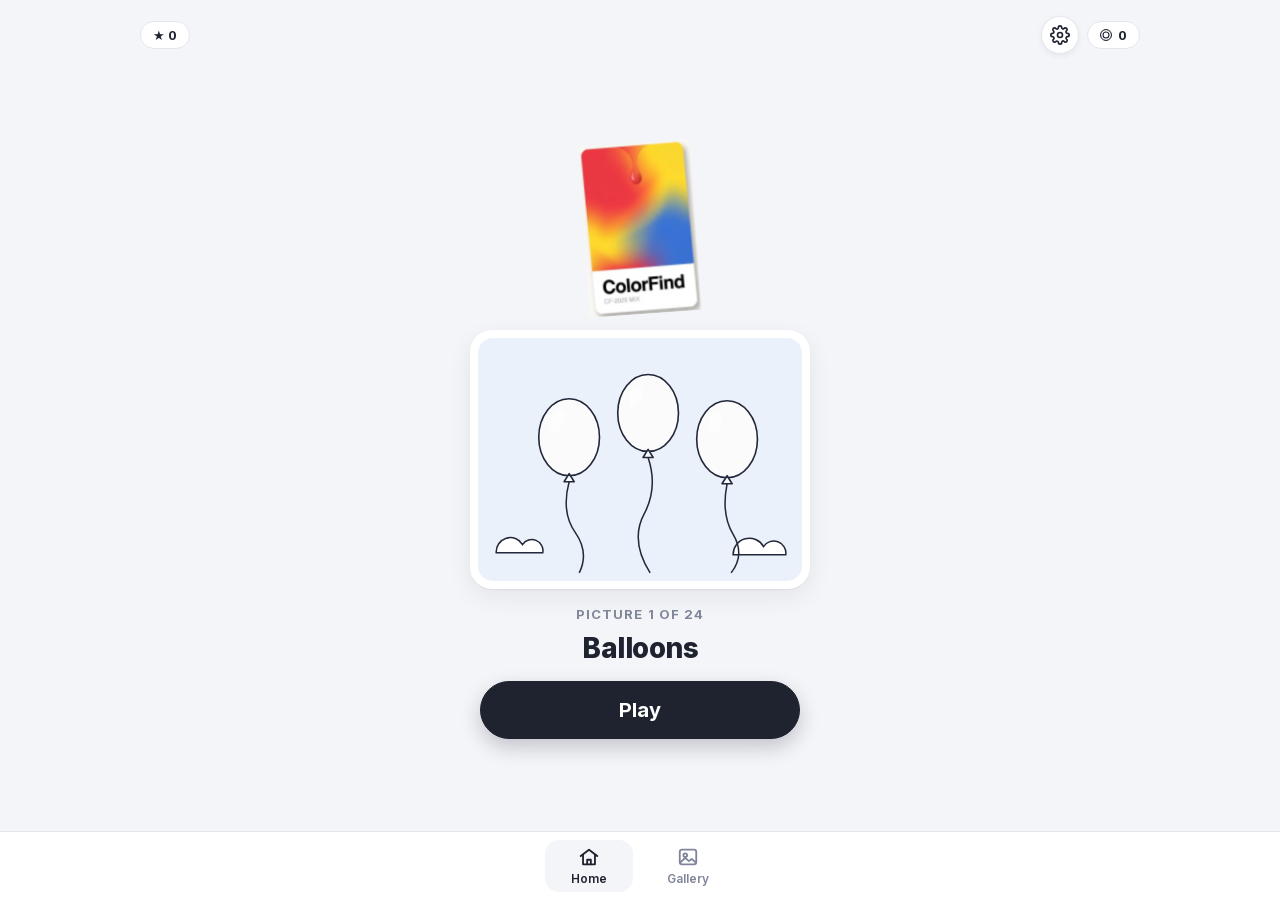
==== index.html @ 13100fdf "Deploy colorbook from monorepo 74911d7" ====
<!doctype html>
<html lang="en">
<head>
<meta charset="utf-8">
<meta name="viewport" content="width=device-width, initial-scale=1, viewport-fit=cover">
<title>ColorBook</title>
<link rel="icon" type="image/png" href="img/favicon.png">
<link rel="apple-touch-icon" href="img/apple-touch-icon.png">
<link rel="stylesheet" href="engine/fonts.css?v=74911d7">
<link rel="stylesheet" href="engine/engine.css?v=74911d7">
</head>
<body>
<script src="engine/i18n.js?v=74911d7"></script>
<script src="engine/core.js?v=74911d7"></script>
<script src="levels.js?v=74911d7"></script>
<script src="engine/sound.js?v=74911d7"></script>
<script src="engine/engine.js?v=74911d7"></script>
</body>
</html>
---- engine/fonts.css ----
/* Self-hosted fonts (SIL Open Font License, see fonts/OFL-*.txt). Variable fonts, weights 500-800.
   Subsets: latin, latin-ext, cyrillic (UI is EN/FR/RU). Files from Google Fonts. */
/* Inter cyrillic */
@font-face{font-family:'Inter';font-style:normal;font-weight:500 800;font-display:swap;src:url(fonts/inter-cyrillic.woff2) format('woff2');unicode-range:U+0301, U+0400-045F, U+0490-0491, U+04B0-04B1, U+2116}
/* Inter latin-ext */
@font-face{font-family:'Inter';font-style:normal;font-weight:500 800;font-display:swap;src:url(fonts/inter-latin-ext.woff2) format('woff2');unicode-range:U+0100-02BA, U+02BD-02C5, U+02C7-02CC, U+02CE-02D7, U+02DD-02FF, U+0304, U+0308, U+0329, U+1D00-1DBF, U+1E00-1E9F, U+1EF2-1EFF, U+2020, U+20A0-20AB, U+20AD-20C0, U+2113, U+2C60-2C7F, U+A720-A7FF}
/* Inter latin */
@font-face{font-family:'Inter';font-style:normal;font-weight:500 800;font-display:swap;src:url(fonts/inter-latin.woff2) format('woff2');unicode-range:U+0000-00FF, U+0131, U+0152-0153, U+02BB-02BC, U+02C6, U+02DA, U+02DC, U+0304, U+0308, U+0329, U+2000-206F, U+20AC, U+2122, U+2191, U+2193, U+2212, U+2215, U+FEFF, U+FFFD}
/* Manrope cyrillic */
@font-face{font-family:'Manrope';font-style:normal;font-weight:500 800;font-display:swap;src:url(fonts/manrope-cyrillic.woff2) format('woff2');unicode-range:U+0301, U+0400-045F, U+0490-0491, U+04B0-04B1, U+2116}
/* Manrope latin-ext */
@font-face{font-family:'Manrope';font-style:normal;font-weight:500 800;font-display:swap;src:url(fonts/manrope-latin-ext.woff2) format('woff2');unicode-range:U+0100-02BA, U+02BD-02C5, U+02C7-02CC, U+02CE-02D7, U+02DD-02FF, U+0304, U+0308, U+0329, U+1D00-1DBF, U+1E00-1E9F, U+1EF2-1EFF, U+2020, U+20A0-20AB, U+20AD-20C0, U+2113, U+2C60-2C7F, U+A720-A7FF}
/* Manrope latin */
@font-face{font-family:'Manrope';font-style:normal;font-weight:500 800;font-display:swap;src:url(fonts/manrope-latin.woff2) format('woff2');unicode-range:U+0000-00FF, U+0131, U+0152-0153, U+02BB-02BC, U+02C6, U+02DA, U+02DC, U+0304, U+0308, U+0329, U+2000-206F, U+20AC, U+2122, U+2191, U+2193, U+2212, U+2215, U+FEFF, U+FFFD}
---- engine/engine.css ----
/* ColorEngine styles: shared by every game. */
[hidden]{display:none!important}
:root{
  color-scheme: light;
  --wall:#f4f5f8; --panel:#fff; --ink:#1f2330; --muted:#80869a; --line:#e3e6ec; --track:#e8eaef;
  --on-ink:#fff; --muted2:#4a5061; --soft:#f1f2f5; --chip-a:#f1f2f5; --chip-b:#dfe1e6; --paper-ink:#23283a;
  --shadow:0 1px 2px rgba(20,24,40,.06),0 8px 24px rgba(20,24,40,.07);
  /* UI is black and white on purpose: all color belongs to the game itself */
  --ok:var(--ink); --warn:var(--ink); --accent:var(--ink); --gold:var(--ink);
}
/* Dark mode: follows the device unless the player picked Light or Dark (data-theme on <html>). */
@media (prefers-color-scheme:dark){:root:not([data-theme="light"]){
  color-scheme: dark;
  --wall:#111318; --panel:#1b1e26; --ink:#eceef3; --muted:#8b90a3; --line:#2c303b; --track:#2a2e38;
  --on-ink:#15171d; --muted2:#b4b9c8; --soft:#262a35; --chip-a:#2a2e38; --chip-b:#1f222a;
  --shadow:0 1px 2px rgba(0,0,0,.4),0 8px 24px rgba(0,0,0,.35);
}}
:root[data-theme="dark"]{
  color-scheme: dark;
  --wall:#111318; --panel:#1b1e26; --ink:#eceef3; --muted:#8b90a3; --line:#2c303b; --track:#2a2e38;
  --on-ink:#15171d; --muted2:#b4b9c8; --soft:#262a35; --chip-a:#2a2e38; --chip-b:#1f222a;
  --shadow:0 1px 2px rgba(0,0,0,.4),0 8px 24px rgba(0,0,0,.35);
}
*{box-sizing:border-box}
/* The page itself never scrolls (no rubber band on iPhone): each scene is a fixed column whose bar stays put,
   and only its content area scrolls. --w is the content width; side padding centers it inside the scroller. */
html,body{height:100%;overflow:hidden;overscroll-behavior:none}
body{margin:0;position:fixed;inset:0;background:var(--wall);color:var(--ink);font:500 15px/1.4 "Inter",system-ui,sans-serif;-webkit-tap-highlight-color:transparent}
.wrap{--w:520px;height:100%;display:flex;flex-direction:column;gap:14px;padding-top:16px}
.wrap>.gamebar,.home>.topbar{flex:none;width:min(calc(100% - 32px),var(--w));margin:0 auto}
.board,.homeMain,.gallery{flex:1;min-height:0;overflow-y:auto;overscroll-behavior:contain;padding-inline:max(16px,calc((100% - var(--w)) / 2))}
.board{padding-bottom:12px}
header{display:flex;align-items:center;justify-content:space-between;gap:12px}
.brandname{font:800 16px/1 "Inter",system-ui,sans-serif;letter-spacing:-.2px}
.titlebar{text-align:center;display:flex;flex-direction:column;gap:4px}
h1{font:800 26px/1.15 "Inter",system-ui,sans-serif;margin:0;letter-spacing:-.4px}
h1 .tstars{color:var(--gold);font-size:.85em;letter-spacing:1px;margin-left:6px;white-space:nowrap}
h1 .tstars .off{color:var(--line)}
.brand{display:flex;align-items:center;gap:10px}
.brand img{height:30px;width:auto;mix-blend-mode:multiply;transform:rotate(-4deg);flex:none}
.sub{color:var(--muted);font-size:14px}
.levels{display:flex;gap:6px;overflow-x:auto;padding:2px 2px 4px;scrollbar-width:none}
.lvl{appearance:none;flex:1 0 auto;border:1px solid var(--line);background:var(--panel);color:var(--ink);border-radius:99px;padding:7px 12px;font:600 13px "Inter",system-ui,sans-serif;cursor:pointer;display:flex;gap:6px;align-items:center;justify-content:center;white-space:nowrap}
.lvl[aria-current="true"]{background:var(--ink);border-color:var(--ink);color:var(--on-ink)}
.lvl:disabled{opacity:.45;cursor:default}
.lvl .st{color:var(--gold);font-size:11px;letter-spacing:1px}
.hud{display:grid;grid-template-columns:auto 1fr auto;gap:10px;align-items:center}
.pill{font:700 13px "Inter",system-ui,sans-serif;background:var(--panel);border:1px solid var(--line);border-radius:999px;padding:5px 12px;white-space:nowrap;font-variant-numeric:tabular-nums}
.paintgauge{display:flex;align-items:center;gap:8px;font:600 13px "Inter",system-ui,sans-serif;font-variant-numeric:tabular-nums}
.paintgauge .bar{height:6px}
.paintgauge .bar i{background:var(--accent)}
.frame{background:var(--panel);border-radius:22px;padding:8px;box-shadow:var(--shadow)}
svg.scene{display:block;width:100%;height:auto;border-radius:15px}
.credit{font-size:12px;color:var(--muted);text-align:center;margin-top:-4px;min-height:16px}
.credit i{font-style:italic}
.credit:empty{display:none}
#game .credit{display:none} /* art credit shows on the result card instead, to keep the play screen on one phone screen */
.region{cursor:pointer;transition:fill .7s ease,stroke .7s ease}
.region.sel{animation:pulse 1.1s ease-in-out infinite}
.region.sel:not(.done){fill-opacity:.9}
.region.done{cursor:default}
@keyframes pulse{50%{filter:brightness(.94)}}
.selOutline{fill:none;stroke:var(--paper-ink);stroke-width:2.5;stroke-dasharray:6 5;pointer-events:none;animation:dash 1s linear infinite}
.selOutline.thick{stroke-dasharray:none;opacity:.35;animation:none}
@keyframes dash{to{stroke-dashoffset:-22}}
.crack{fill:none;stroke:var(--ink);stroke-width:1.6;stroke-linejoin:round;stroke-linecap:round;pointer-events:none;transition:opacity .5s}
.crack.gone{opacity:0}
.mixer{background:var(--panel);border-radius:22px;padding:18px 16px 16px;display:flex;flex-direction:column;gap:14px;box-shadow:var(--shadow)}
.swatches{display:grid;grid-template-columns:1fr 1fr;align-items:start;gap:12px}
.sw{display:flex;flex-direction:column;align-items:center;gap:10px}
.sw .lab{font-size:13px;font-weight:700;letter-spacing:.06em;text-transform:uppercase;color:var(--muted2)}
.chip{width:100%;max-width:132px;aspect-ratio:1;border-radius:50%;border:7px solid var(--panel);box-shadow:0 0 0 1px var(--line),0 6px 16px rgba(20,24,40,.12),inset 0 2px 6px rgba(0,0,0,.08);transition:background .25s}
.chip.empty{background:radial-gradient(circle at 50% 35%,var(--chip-a),var(--chip-b))}
.chip.shake{animation:shake .4s}
@keyframes shake{20%,60%{transform:translateX(-6px)}40%,80%{transform:translateX(6px)}}
.target-name{font:700 18px "Inter",system-ui,sans-serif;text-align:center}
.eq{display:none}
.meter{display:flex;align-items:center;gap:14px}
.bar{flex:1;height:10px;border-radius:99px;background:var(--track);overflow:hidden}
.bar i{display:block;height:100%;width:0;border-radius:99px;background:var(--warn);transition:width .3s,background .3s}
.pct{display:flex;flex-direction:column;align-items:flex-end;line-height:1;min-width:58px;font-variant-numeric:tabular-nums}
.pct b{font:800 22px "Inter",system-ui,sans-serif}
.pct small{font-size:11px;font-weight:700;letter-spacing:.06em;text-transform:uppercase;color:var(--muted2);margin-top:3px}
.drops{display:flex;flex-wrap:wrap;gap:5px;min-height:18px;justify-content:center}
.drops span{width:14px;height:14px;border-radius:50% 50% 50% 0;transform:rotate(-45deg);box-shadow:0 0 0 1px rgba(20,24,40,.18)}
.drops em{font-style:normal;color:var(--muted);font-size:13px}
.paints{display:grid;grid-template-columns:repeat(var(--n,5),1fr);gap:6px;padding:12px 6px 10px;border-top:1px solid var(--line);border-bottom:1px solid var(--line)}
.paint{appearance:none;border:0;background:none;padding:0;display:flex;flex-direction:column;align-items:center;gap:6px;cursor:pointer;font:600 12px "Inter",system-ui,sans-serif;color:var(--muted2)}
/* Flat paint dots: plain color, no gloss or shadow. White gets a hairline so it shows on the white panel. */
.paint .blob{width:100%;max-width:48px;aspect-ratio:1;border-radius:50%;transition:transform .1s}
.paint[data-k="W"] .blob{box-shadow:inset 0 0 0 1.5px #d6d9e1}
.paint{touch-action:none;user-select:none;-webkit-user-select:none;-webkit-touch-callout:none}
.hand{position:fixed;left:0;top:0;width:52px;height:52px;z-index:9;pointer-events:none;transform-origin:22px 4px;filter:drop-shadow(0 6px 10px rgba(20,24,40,.28))}
.hand svg{display:block;width:100%;height:100%;fill:var(--panel);stroke:var(--ink);stroke-width:2.4;stroke-linejoin:round}
.handDrop{position:fixed;left:0;top:0;width:30px;height:30px;border-radius:50%;border:2px solid var(--ink);z-index:8;pointer-events:none;opacity:0}
.handRing{position:fixed;left:0;top:0;width:44px;height:44px;border-radius:50%;border:3px solid var(--ink);z-index:8;pointer-events:none;opacity:0}
.ghost{position:fixed;left:0;top:0;width:48px;height:48px;border-radius:50%;pointer-events:none;z-index:8;box-shadow:0 10px 24px rgba(20,24,40,.25);opacity:.95}
.ghost.white{box-shadow:inset 0 0 0 1.5px #d6d9e1,0 10px 24px rgba(20,24,40,.25)}
.chip.dropping{transform:scale(1.12);box-shadow:0 0 0 3px var(--accent),0 6px 16px rgba(20,24,40,.12)}
.chip{transition:background .25s,transform .15s,box-shadow .15s}
.paint:active .blob{transform:scale(.9)}
.paint:focus-visible .blob,.btn:focus-visible,.lvl:focus-visible{outline:3px solid var(--accent);outline-offset:3px}
.actions{display:flex;gap:6px;align-items:center}
.actions .btn{flex:1 1 0;min-width:0;position:relative}
.actions .btn.primary{flex:1.5 1 0}
.btn.boost{display:flex;flex-direction:column;align-items:center;justify-content:center;gap:5px;padding:0;font:600 12px "Inter",system-ui,sans-serif;background:none;border:0;box-shadow:none;color:var(--muted2)}
.btn.boost .ico{width:46px;height:46px;padding:12px;border-radius:50%;background:var(--panel);box-shadow:0 0 0 1px var(--line),0 3px 10px rgba(20,24,40,.1);color:var(--ink);transition:transform .1s}
.btn.boost:active{transform:none}.btn.boost:active .ico{transform:scale(.92)}
.btn.boost.on .ico{background:var(--accent);color:var(--on-ink)}
.ico{width:22px;height:22px;fill:none;stroke:currentColor;stroke-width:2;stroke-linecap:round;stroke-linejoin:round;flex:none}
.btn.locked{color:var(--muted)}
.btn.locked .ico{background:var(--soft);box-shadow:0 0 0 1px var(--line);color:var(--muted)}
.btn.locked:active{transform:none}
.dot{display:inline-block;width:12px;height:12px;border-radius:50%;box-shadow:0 0 0 1px rgba(20,24,40,.2);vertical-align:-2px}
.card .booster .ico{width:18px;height:18px;vertical-align:-4px;margin-right:4px}
.badge{position:absolute;top:-6px;left:calc(50% + 10px);background:var(--gold);color:var(--on-ink);border:2px solid var(--panel);border-radius:99px;padding:0 6px;font:700 11px/16px "Inter",system-ui,sans-serif;white-space:nowrap;display:flex;align-items:center;gap:3px}
.badge.buy{background:var(--panel);color:var(--ink);box-shadow:0 0 0 1px var(--line)}
.btn.on:not(.boost){background:var(--accent);color:var(--on-ink)}
.coin{display:inline-block;width:.95em;height:.95em;border-radius:50%;background:var(--panel);border:1.5px solid var(--ink);box-shadow:inset 0 0 0 1.5px var(--panel),inset 0 0 0 2.6px var(--ink);vertical-align:-2px;flex:none}
.badge .coin{width:10px;height:10px;border-width:1.2px;box-shadow:inset 0 0 0 1.2px var(--panel),inset 0 0 0 2.1px var(--ink)}
.pill.coins{display:flex;align-items:center;gap:6px}
.pill.tier{background:var(--ink);border-color:var(--ink);color:var(--on-ink);font-size:12px;padding:5px 10px}
.gtier{font-style:normal;font-size:11px;font-weight:700;background:var(--ink);color:var(--on-ink);border-radius:99px;padding:1px 7px;margin-left:4px;vertical-align:1px}
.pill.bump{animation:bump .4s}
@keyframes bump{40%{transform:scale(1.15)}}
.drops.picking span{cursor:pointer;animation:wig .5s ease-in-out infinite;outline:2px dashed var(--accent);outline-offset:2px}
@keyframes wig{50%{transform:rotate(-45deg) scale(1.2)}}
.card .booster{background:var(--wall);border:0;border-radius:14px;padding:10px;text-align:left;font-size:14px}
.card .booster b{font-weight:700}
.card .col{display:flex;flex-direction:column;gap:8px}
.btn{appearance:none;border:1px solid var(--line);background:var(--panel);color:var(--ink);border-radius:99px;padding:12px 14px;font:700 15px "Inter",system-ui,sans-serif;cursor:pointer;box-shadow:0 2px 6px rgba(20,24,40,.06);transition:transform .1s,background .2s}
.btn:active{transform:scale(.97)}
.btn:disabled{opacity:.45;cursor:default}
.btn.primary{background:var(--ink);border-color:var(--ink);color:var(--on-ink)}
.btn.primary.ready{background:var(--ok);border-color:var(--ok)}
.actions .btn.primary{align-self:stretch;margin-bottom:17px}
.msg{min-height:20px;text-align:center;font-weight:600;font-size:14px;color:var(--muted)}
.msg.good{color:var(--ok)} .msg.bad{color:var(--warn)}
.hint{display:none;justify-content:center;gap:6px;align-items:center;font-size:13px;color:var(--muted);text-align:center}
.hint.on{display:flex}
.overlay{position:fixed;inset:0;background:rgba(20,24,40,.35);-webkit-backdrop-filter:blur(3px);backdrop-filter:blur(3px);display:flex;align-items:center;justify-content:center;padding:16px;z-index:5}
.overlay[hidden]{display:none}
.card{background:var(--panel);border-radius:26px;padding:26px 22px 22px;max-width:360px;width:100%;text-align:center;box-shadow:0 20px 60px rgba(20,24,40,.25);display:flex;flex-direction:column;gap:12px}
.card h2{font:800 23px "Inter",system-ui,sans-serif;margin:0;letter-spacing:-.3px}
.card p{margin:0;color:var(--muted)}
.card .stars{font-size:28px;letter-spacing:2px;color:var(--gold)}
.card .row{display:flex;gap:8px}.card .row .btn{flex:1}
.toast{position:fixed;z-index:7;left:50%;bottom:calc(20px + env(safe-area-inset-bottom,0px));transform:translateX(-50%) translateY(20px);opacity:0;background:var(--ink);color:var(--on-ink);padding:10px 16px;border-radius:99px;font:600 14px "Inter",system-ui,sans-serif;transition:.3s;pointer-events:none;white-space:nowrap}
.toast{white-space:normal;text-align:center;max-width:calc(100vw - 32px);width:max-content;border-radius:18px}
.toast.show{opacity:1;transform:translateX(-50%) translateY(0)}
/* Forced-undo coach. The lifted controls (z-index 5) must share the dim's stacking context: no ancestor may create one.
   Never add -webkit-overflow-scrolling:touch to .board: iPhone Safari then makes the board its own stacking context,
   the dim covers the coached paint and the first picture can't be played. */
.coachDim{position:fixed;inset:0;background:rgba(20,24,40,.55);z-index:4}
.coachTip{position:relative;z-index:5;background:var(--panel);border-radius:16px;padding:12px 14px;font-weight:600;font-size:14px;text-align:center;box-shadow:var(--shadow)}
.coachTip.nudge{animation:shake .4s}
.lift{position:relative;z-index:5;background:var(--panel);border-radius:16px;padding:8px}
.paints .paint.coach{position:relative;z-index:5;background:var(--panel);border-radius:14px}
.actions .btn.coach{z-index:5}.actions .btn.coach .ico{animation:ring 1.1s ease-out infinite}
@keyframes ring{0%{box-shadow:0 0 0 1px var(--line),0 0 0 0 rgba(31,35,48,.55)}100%{box-shadow:0 0 0 1px var(--line),0 0 0 16px rgba(31,35,48,0)}}
/* Challenge */
.chbar{background:var(--panel);border:1px solid var(--line);border-radius:14px;padding:6px 12px;font:600 14px "Inter",system-ui,sans-serif;text-align:center}
.share{display:flex;flex-direction:column;gap:8px}
.share input{font:600 15px "Inter",system-ui,sans-serif;border:1px solid var(--line);border-radius:99px;padding:9px 12px;text-align:center;background:var(--panel);color:var(--ink)}
.btn.accent{background:var(--accent);color:var(--on-ink)}
.card .note{font-size:14px;color:var(--ink);font-weight:700}
/* Celebration */
.frame{position:relative;transition:border-color .5s,box-shadow .5s}
.frame.celebrate{box-shadow:0 0 0 3px var(--ink),0 0 0 9px rgba(31,35,48,.08);animation:framepop .7s cubic-bezier(.2,1.6,.4,1)}
@keyframes framepop{40%{transform:scale(1.035)}}
.region.flash{animation:flash .7s ease both}
@keyframes flash{35%{filter:brightness(1.45) saturate(1.4)}}
.shine{animation:shine 1.3s .2s ease-in-out both}
@keyframes shine{from{transform:translateX(0) skewX(-20deg)}to{transform:translateX(600px) skewX(-20deg)}}
.spark{fill:#fff;stroke:var(--gold);stroke-width:1.2;transform-box:fill-box;transform-origin:center;animation:twinkle 1.1s ease-in-out 2 both}
@keyframes twinkle{0%{transform:scale(0) rotate(0)}50%{transform:scale(1.3) rotate(90deg)}100%{transform:scale(0) rotate(180deg)}}
.stamp{position:absolute;left:50%;top:50%;transform:translate(-50%,-50%) rotate(-10deg);font:700 32px/1 "Inter",system-ui,sans-serif;color:var(--paper-ink);border:4px solid var(--paper-ink);border-radius:10px;padding:8px 18px;letter-spacing:4px;text-transform:uppercase;background:rgba(255,255,255,.8);pointer-events:none;animation:stamp .45s cubic-bezier(.2,1.8,.5,1) both}
@keyframes stamp{from{transform:translate(-50%,-50%) rotate(-10deg) scale(3);opacity:0}}
.stars span{display:inline-block;animation:starpop .55s cubic-bezier(.2,1.8,.5,1) both}
.stars span.off{color:var(--line)}
@keyframes starpop{from{transform:scale(0) rotate(-120deg);opacity:0}}
.overlay:not([hidden]) .card{animation:cardin .45s cubic-bezier(.2,1.4,.5,1)}
@keyframes cardin{from{transform:translateY(40px) scale(.9);opacity:0}}
.overlay.low{align-items:flex-end;background:rgba(20,24,40,.12);-webkit-backdrop-filter:none;backdrop-filter:none;padding-bottom:calc(16px + env(safe-area-inset-bottom,0px))}
#fx{position:fixed;inset:0;width:100%;height:100%;pointer-events:none;z-index:6}
/* ---------- Scenes ---------- */
.iconbtn{appearance:none;width:38px;height:38px;flex:none;display:grid;place-items:center;border-radius:50%;border:1px solid var(--line);background:var(--panel);color:var(--ink);cursor:pointer;padding:0;box-shadow:0 2px 6px rgba(20,24,40,.06)}
.iconbtn .ico{width:20px;height:20px}
.card .row .btn.iconbtn{flex:none;width:48px;height:auto}
/* Home */
.home{--w:520px;height:100%;display:flex;flex-direction:column;gap:12px;padding-top:16px}
.homeMain,.gallery{padding-bottom:84px}
.topbar{display:flex;justify-content:space-between;align-items:center}
.homeMain{display:flex;flex-direction:column;align-items:center;gap:10px;text-align:center}
/* centered while it fits, scrolls from the top when it doesn't (justify-content:center would cut off the top) */
.homeMain::before,.homeMain::after{content:""}
.homeMain::before{margin:auto 0 -10px}.homeMain::after{margin:-10px 0 auto}
.homeMain .logo{height:clamp(110px,19dvh,190px);width:auto;mix-blend-mode:multiply;transform:rotate(-4deg);margin-bottom:6px}
.nextPic{appearance:none;border:0;padding:8px;background:var(--panel);border-radius:22px;box-shadow:var(--shadow);width:min(100%,340px,calc((100dvh - 470px) * 4 / 3 + 16px));min-width:200px;cursor:pointer}
.nextPic svg,.gcard svg{display:block;width:100%;height:auto;border-radius:15px;pointer-events:none}
.nextLabel{font-size:13px;font-weight:700;letter-spacing:.08em;text-transform:uppercase;color:var(--muted);margin-top:6px}
.nextTitle{font:800 28px/1.1 "Inter",system-ui,sans-serif;letter-spacing:-.5px}
.nextTitle .tstars{color:var(--gold);font-size:.7em;margin-left:6px;letter-spacing:1px}.nextTitle .off{color:var(--line)}
.btn.play{background:var(--accent);border-color:var(--accent);color:var(--on-ink);font-size:20px;padding:16px;width:min(100%,320px);margin-top:8px;box-shadow:0 8px 20px rgba(20,24,40,.22)}
.home .chbar{max-width:340px}
.tabbar{position:fixed;left:0;right:0;bottom:0;display:flex;justify-content:center;gap:8px;padding:8px 16px calc(8px + env(safe-area-inset-bottom,0px));background:color-mix(in srgb,var(--panel) 92%,transparent);-webkit-backdrop-filter:blur(8px);backdrop-filter:blur(8px);border-top:1px solid var(--line);z-index:3}
.tab{appearance:none;border:0;background:none;display:flex;flex-direction:column;align-items:center;gap:3px;padding:6px 26px;border-radius:14px;font:600 12px "Inter",system-ui,sans-serif;color:var(--muted);cursor:pointer}
.tab[aria-current="true"]{color:var(--ink);background:var(--wall)}
.gallery h2{font:800 24px "Inter",system-ui,sans-serif;margin:6px 0 2px;letter-spacing:-.4px}
.ggrid{display:grid;grid-template-columns:repeat(auto-fill,minmax(150px,1fr));gap:12px}
.gcard{appearance:none;border:0;background:var(--panel);border-radius:18px;padding:6px 6px 10px;box-shadow:var(--shadow);cursor:pointer;display:flex;flex-direction:column;gap:6px;text-align:left;font:inherit;color:inherit;position:relative}
.gcard b{font-size:14px;padding:0 4px}.gcard small{padding:0 4px;color:var(--gold);letter-spacing:1px;min-height:16px}.gcard small .off{color:var(--line)}
.gcard:disabled{cursor:default}.gcard:disabled>svg{opacity:.35;filter:grayscale(1)}
.gcard .lockico{position:absolute;left:50%;top:40%;transform:translate(-50%,-50%);width:44px;height:44px;display:grid;place-items:center;border-radius:50%;background:var(--panel);box-shadow:var(--shadow);color:var(--muted)}
/* Game: compact bar + compact mixer so it all fits a phone screen */
#game{gap:8px}
.gamebar{display:flex;align-items:center;gap:10px}
.gamebar .paintgauge{flex:1}
.mixer{padding:12px;gap:8px}
.swatches{grid-template-columns:1fr 1fr;align-items:start;gap:12px}
.sw{gap:6px}
.chip{max-width:84px;border-width:6px}
.target-name{font-size:16px;line-height:1.2}
.mixer .meter{display:block;padding:0 4px}
.mixer .meter .bar{height:8px}
.drops{gap:4px;min-height:16px}.drops span{width:12px;height:12px}.drops em{font-size:13px}
.msg{font-size:13px;min-height:18px}
.paints{padding:8px 4px;gap:4px}
.paint{font-size:12px;gap:6px}
.paint .blob{max-width:50px}
.btn.boost .ico{width:46px;height:46px;padding:12px}
.btn.boost{font-size:12px;gap:4px}
/* Boosters get their own evenly spaced row (painting happens automatically on a match) */
.actions{flex-direction:column;align-items:stretch;gap:12px}
.boosters{display:flex;justify-content:space-around;padding-top:8px}
.boosters .btn.boost{flex:0 0 64px;position:relative}
.actions .btn.primary{flex:none;margin:0;padding:13px;font-size:16px}
.stamp{font-size:26px}
/* Taller phones get the full-size controls */
@media (min-height:760px) and (max-width:899px){.mixer{padding:18px 14px;gap:14px}.chip{max-width:116px}.paint .blob{max-width:56px}.btn.boost .ico{width:52px;height:52px;padding:14px}}
@media (max-height:640px){.frame{padding:5px;border-radius:18px}.chip{max-width:84px}.paint .blob{max-width:42px}.btn.boost .ico{width:42px;height:42px;padding:10px}}
/* Layout: stacked on phones, side by side on wide landscape screens */
.board,.stage{display:flex;flex-direction:column;gap:12px}
/* phones: the picture shrinks a little on short screens so bar + picture + mixer fit with no scrolling (4:3 picture; ~446px for the rest) */
.stage{width:100%;max-width:max(260px,calc((100dvh - 446px) * 4 / 3));align-self:center}
@media (min-width:900px) and (orientation:landscape){
  .wrap{--w:1240px;gap:14px;padding-top:20px}
  .board{padding-bottom:20px}
  .board{display:grid;grid-template-columns:minmax(0,1fr) 400px;gap:24px;align-items:start}
  /* keep the whole picture on screen: 4:3 picture, header + title + level bar + hud take ~250px */
  .stage{width:100%;max-width:calc((100vh - 110px) * 4 / 3);justify-self:center;min-width:420px}
  .chip{max-width:116px}
  .home{--w:1000px}
  .gallery .ggrid{grid-template-columns:repeat(auto-fill,minmax(200px,1fr))}
  .mixer{position:sticky;top:0}
  /* sticky makes its own stacking context, which would trap the coach tip and Undo under the dim layer */
  body.coaching .mixer{position:static}
  /* result card fills the right column (over the mixer, down to the picture bottom; box set by fitEndCard), so the restored picture stays in view */
  .overlay.low{padding:0}
  .overlay.low .card{position:absolute;top:var(--mx-top,50%);left:var(--mx-left,auto);right:auto;width:var(--mx-w,400px);max-width:none;min-height:var(--mx-h,0);justify-content:center;border-radius:22px;padding:32px 28px;gap:18px}
  .overlay.low .card h2{font-size:30px;margin-top:auto}
  .overlay.low .card .stars{font-size:44px}
  .overlay.low .card p{font-size:17px;line-height:1.5}
  .overlay.low .card .row{margin-top:auto}
  .overlay.low .card .row .btn{padding-top:15px;padding-bottom:15px;font-size:17px}
  .overlay.low .card .row .btn.iconbtn{width:56px}
}
@media (prefers-reduced-motion:reduce){*{animation:none!important;transition:none!important}}

/* ---------- Art quiz (games with G.quiz) ---------- */
.btn.quizbtn{display:inline-flex;align-items:center;justify-content:center;gap:8px;width:min(100%,320px);background:var(--panel);font-size:15px}
.btn.quizbtn .ico,.btn.accent .ico{width:18px;height:18px}
#quizOfferBtn{display:inline-flex;align-items:center;justify-content:center;gap:8px}
#quizOfferBtn[hidden]{display:none}
.home.hasQuiz .nextPic{width:min(100%,340px,calc((100dvh - 530px) * 4 / 3 + 16px))}
.home.hasDaily .nextPic{width:min(100%,340px,calc((100dvh - 530px) * 4 / 3 + 16px))}
.btn.quizbtn.done{color:var(--muted)}
.btn.quizbtn .dlab{display:flex;flex-direction:column;line-height:1.2;text-align:left}
.btn.quizbtn .dlab small{font-size:13px;font-weight:600;color:var(--muted)}
#dailyPicBtn{padding-top:8px;padding-bottom:8px}
.quizcard{gap:10px}
.quizImg{margin:0 auto;width:min(100%,260px)}
.quizImg svg{display:block;width:100%;height:auto;border-radius:12px;box-shadow:0 0 0 1px var(--line)}
.quizTitleCard{aspect-ratio:4/3;display:grid;place-items:center;border-radius:12px;background:var(--wall);font:800 22px/1.2 "Inter",system-ui,sans-serif;padding:16px;box-shadow:0 0 0 1px var(--line)}
.quizEyebrow{font-size:12px;font-weight:700;letter-spacing:.08em;text-transform:uppercase;color:var(--muted)}
.quizTitle{font-size:14px;color:var(--muted);margin-top:-6px}
.quizcard h2{font-size:20px}
.quizOpts{display:flex;flex-direction:column;gap:8px}
.btn.qopt{padding:11px 14px;font-size:15px;text-align:center}
.btn.qopt:disabled{opacity:1}
.btn.qopt.right{background:var(--ink);border-color:var(--ink);color:var(--on-ink)}
.btn.qopt.wrong{text-decoration:line-through;color:var(--muted)}
.quizResult{font-size:14px;color:var(--ink)!important;text-align:center}

/* ---------- Dark mode details ---------- */
.themebtn .ico{width:18px;height:18px}
.topr{display:flex;align-items:center;gap:8px}
@media (prefers-color-scheme:dark){:root:not([data-theme="light"]) .homeMain .logo,:root:not([data-theme="light"]) .brand img{mix-blend-mode:normal;border-radius:8px}
  :root:not([data-theme="light"]) .paint[data-k="K"] .blob{box-shadow:inset 0 0 0 1.5px #3a3f4f}}
:root[data-theme="dark"] .homeMain .logo,:root[data-theme="dark"] .brand img{mix-blend-mode:normal;border-radius:8px}
:root[data-theme="dark"] .paint[data-k="K"] .blob{box-shadow:inset 0 0 0 1.5px #3a3f4f}

/* ---------- Settings ---------- */
.settings{gap:14px;text-align:left}
.settings h2{text-align:center}
.setrow{display:flex;flex-direction:column;gap:6px}
.setrow>span{font-size:13px;font-weight:700;letter-spacing:.06em;text-transform:uppercase;color:var(--muted)}
.seg{display:flex;flex-wrap:wrap;gap:4px;background:var(--soft);border-radius:14px;padding:4px}
.seg button{appearance:none;border:0;background:none;flex:1 1 auto;padding:9px 8px;border-radius:10px;font:600 14px "Inter",system-ui,sans-serif;color:var(--muted2);cursor:pointer}
.seg button[aria-pressed="true"]{background:var(--panel);color:var(--ink);box-shadow:0 1px 3px rgba(0,0,0,.12)}
.setrow:has(.switch){flex-direction:row;align-items:center;justify-content:space-between}
.switch{appearance:none;border:0;width:52px;height:30px;border-radius:99px;background:var(--line);position:relative;cursor:pointer;padding:0;transition:background .2s}
.switch i{position:absolute;top:3px;left:3px;width:24px;height:24px;border-radius:50%;background:var(--panel);box-shadow:0 1px 3px rgba(0,0,0,.25);transition:transform .2s}
.switch[aria-checked="true"]{background:var(--ink)}
.switch[aria-checked="true"] i{transform:translateX(22px)}
.switch:disabled{opacity:.4;cursor:default}
.setnote{font-size:13px;margin:-6px 0 0!important}
.setlinks{display:flex;justify-content:center;flex-wrap:wrap;gap:4px 18px;margin:0!important;font-size:13px}
.setlinks a{color:var(--muted);text-decoration:underline;text-underline-offset:3px;cursor:pointer}
.setlinks a:hover{color:var(--ink)}
/* ---------- Empty: the bowl tips, drains and the drops fall away ---------- */
.chip{position:relative}
.chip::after{content:"";position:absolute;inset:0;border-radius:50%;background:radial-gradient(circle at 50% 35%,var(--chip-a),var(--chip-b));opacity:0;pointer-events:none}
.chip.pour{animation:pour .62s ease-in-out}
.chip.pour::after{animation:drain .62s ease-in forwards}
@keyframes pour{35%,75%{transform:rotate(-32deg)}100%{transform:rotate(0)}}
@keyframes drain{0%,25%{opacity:1;clip-path:inset(0 0 100% 0)}100%{opacity:1;clip-path:inset(0 0 0 0)}}
.drops span.fall{animation:dropfall .5s ease-in forwards}
@keyframes dropfall{from{transform:rotate(-45deg)}to{transform:translate(-18px,46px) rotate(-160deg);opacity:0}}
/* ---------- Gallery hall (dramatic: the hall is part of the picture world, always dark) ---------- */
.hallMode .homeMain{justify-content:flex-start;gap:8px}
.hallMode .homeMain::before{display:none}
.hallWrap{width:100%;display:flex;flex-direction:column;gap:8px}
.hallRoom{display:flex;flex-direction:column;align-items:center;gap:1px}
.hallRoom small{font-size:11px;font-weight:700;letter-spacing:.14em;text-transform:uppercase;color:var(--muted)}
.hallRoom b{font:800 19px/1.2 "Inter",system-ui,sans-serif;letter-spacing:-.3px}
.hallRoom span{font-size:12px;color:var(--muted)}
.hall{position:relative;height:clamp(236px,39dvh,360px);border-radius:22px;overflow:hidden;background:#17181e;box-shadow:var(--shadow)}
.hall::before{content:"";position:absolute;left:0;right:0;top:14px;height:3px;background:#2b2e37;z-index:1}
.hall::after{content:"";position:absolute;left:0;right:0;bottom:0;height:20%;background:#0d0e12;border-top:2px solid #23252d;pointer-events:none}
.hallTrack{position:relative;z-index:2;display:flex;height:100%;overflow-x:auto;scroll-snap-type:x mandatory;scrollbar-width:none;padding:0 21%}
.hallTrack::-webkit-scrollbar{display:none}
.slot{appearance:none;border:0;background:none;padding:0;flex:0 0 58%;scroll-snap-align:center;position:relative;display:flex;flex-direction:column;align-items:center;justify-content:center;gap:8px;cursor:pointer;transition:transform .3s,opacity .3s;transform:scale(.86);opacity:.6;color:#c9ccd6;font:inherit}
.slot.center{transform:scale(1);opacity:1}
.slot .lamp{position:absolute;top:14px;left:50%;width:12px;height:8px;margin-left:-6px;border-radius:2px;background:#3a3d47}
.slot .lamp::after{content:"";position:absolute;left:50%;top:7px;width:6px;height:6px;margin-left:-3px;border-radius:50%;background:#fff4d6;box-shadow:0 0 10px 3px rgba(255,244,214,.6)}
.slot .cone{position:absolute;top:20px;left:-8%;right:-8%;height:82%;background:linear-gradient(#fff4d61f,#fff4d608);clip-path:polygon(47% 0,53% 0,100% 100%,0 100%);pointer-events:none}
.slot.center .cone{background:linear-gradient(#fff4d633,#fff4d60d)}
.slot.locked .cone{opacity:.35}
.hframe{position:relative;width:82%;margin-top:18px;border:6px solid #08090b;background:#08090b;box-shadow:0 14px 30px rgba(0,0,0,.6)}
.hframe svg{display:block;width:100%;height:auto}
.slot.next .hframe{outline:2px solid #c9a45a;outline-offset:-10px}
.cloth{position:absolute;inset:-4px;width:calc(100% + 8px);height:calc(100% + 8px)}
.slot.locked .hframe svg:first-child{visibility:hidden}
.hplaque{font:600 11px/1 "Inter",system-ui,sans-serif;background:#1c1e26;color:#c9ccd6;border-radius:4px;padding:5px 9px;letter-spacing:.02em}
.hplaque .off{color:#4a4e5c}
.slot.next .hplaque{background:#f3efe4;color:#101116}
.rope{position:absolute;bottom:4%;width:86%;height:auto}
.hallDots{display:flex;justify-content:center;gap:6px}
.hallDots i{width:6px;height:6px;border-radius:50%;background:var(--line)}
.hallDots i.got{background:var(--muted)}
.hallDots i.on{width:16px;border-radius:9px;background:var(--ink)}
.hallPlaque{background:var(--panel);border-radius:16px;padding:10px 14px;box-shadow:0 0 0 1px var(--line);text-align:left}
.hallPlaque .t{font:700 15px/1.25 "Inter",system-ui,sans-serif}
.hallPlaque .s{font-size:12px;color:var(--muted);margin-top:2px}
.hallMode .btn.play{margin-top:2px;padding:14px}
.hallMode .btn.play:disabled{opacity:.45}
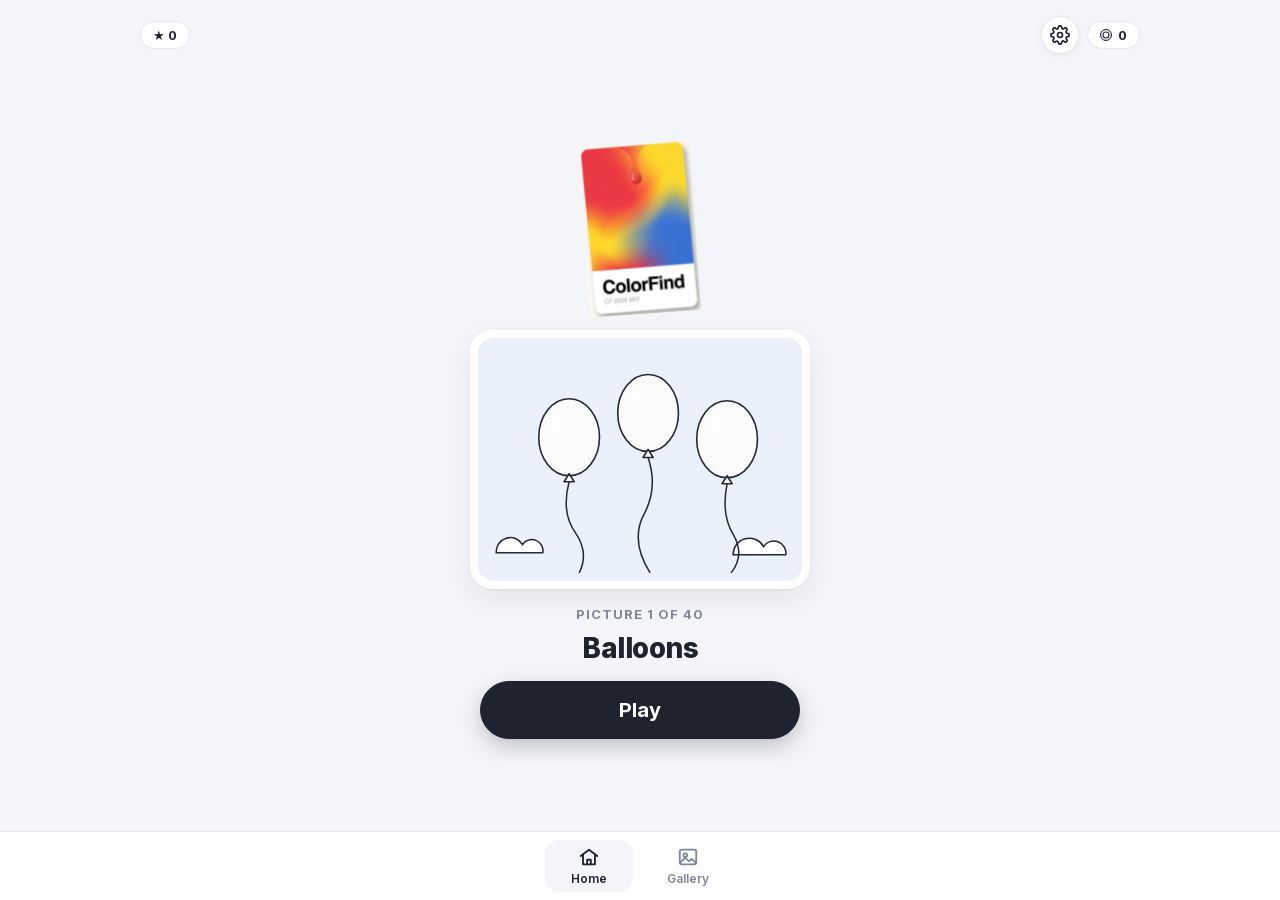
==== commit 58670506: "Deploy colorbook from monorepo e7e65b3" ====
--- a/index.html
+++ b/index.html
@@ -6,14 +6,14 @@
 <title>ColorBook</title>
 <link rel="icon" type="image/png" href="img/favicon.png">
 <link rel="apple-touch-icon" href="img/apple-touch-icon.png">
-<link rel="stylesheet" href="engine/fonts.css?v=74911d7">
-<link rel="stylesheet" href="engine/engine.css?v=74911d7">
+<link rel="stylesheet" href="engine/fonts.css?v=e7e65b3">
+<link rel="stylesheet" href="engine/engine.css?v=e7e65b3">
 </head>
 <body>
-<script src="engine/i18n.js?v=74911d7"></script>
-<script src="engine/core.js?v=74911d7"></script>
-<script src="levels.js?v=74911d7"></script>
-<script src="engine/sound.js?v=74911d7"></script>
-<script src="engine/engine.js?v=74911d7"></script>
+<script src="engine/i18n.js?v=e7e65b3"></script>
+<script src="engine/core.js?v=e7e65b3"></script>
+<script src="levels.js?v=e7e65b3"></script>
+<script src="engine/sound.js?v=e7e65b3"></script>
+<script src="engine/engine.js?v=e7e65b3"></script>
 </body>
 </html>
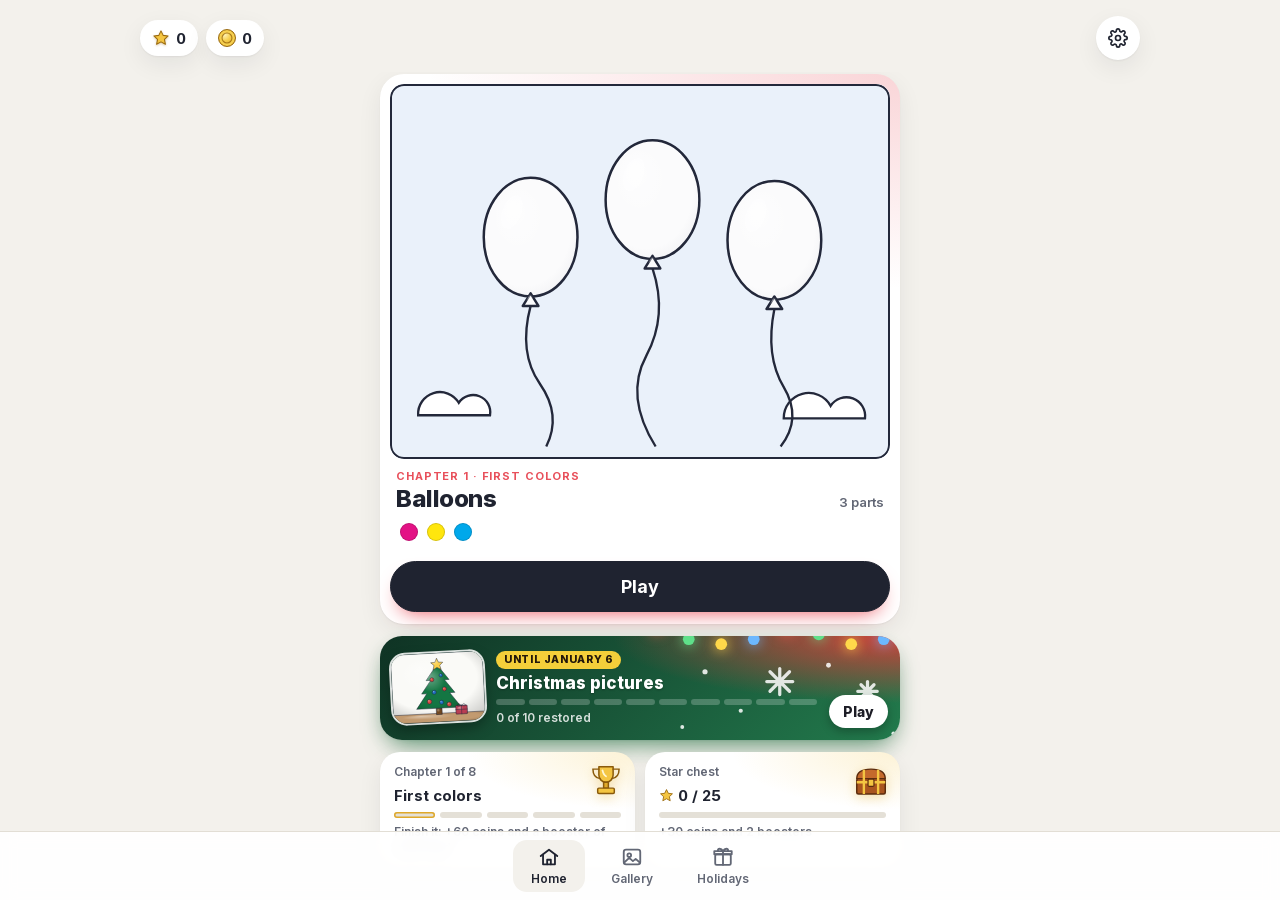
==== commit 4083f3ea: "Deploy colorbook from monorepo ac2feed" ====
--- a/index.html
+++ b/index.html
@@ -6,14 +6,16 @@
 <title>ColorBook</title>
 <link rel="icon" type="image/png" href="img/favicon.png">
 <link rel="apple-touch-icon" href="img/apple-touch-icon.png">
-<link rel="stylesheet" href="engine/fonts.css?v=e7e65b3">
-<link rel="stylesheet" href="engine/engine.css?v=e7e65b3">
+<link rel="stylesheet" href="engine/fonts.css?v=ac2feed">
+<link rel="stylesheet" href="engine/engine.css?v=ac2feed">
 </head>
 <body>
-<script src="engine/i18n.js?v=e7e65b3"></script>
-<script src="engine/core.js?v=e7e65b3"></script>
-<script src="levels.js?v=e7e65b3"></script>
-<script src="engine/sound.js?v=e7e65b3"></script>
-<script src="engine/engine.js?v=e7e65b3"></script>
+<script src="engine/i18n.js?v=ac2feed"></script>
+<script src="engine/core.js?v=ac2feed"></script>
+<script src="levels.js?v=ac2feed"></script>
+<script src="dreams.js?v=ac2feed"></script>
+<script src="seasons.js?v=ac2feed"></script>
+<script src="engine/sound.js?v=ac2feed"></script>
+<script src="engine/engine.js?v=ac2feed"></script>
 </body>
 </html>
--- a/engine/engine.css
+++ b/engine/engine.css
@@ -365,3 +365,597 @@
 .hallPlaque .s{font-size:12px;color:var(--muted);margin-top:2px}
 .hallMode .btn.play{margin-top:2px;padding:14px}
 .hallMode .btn.play:disabled{opacity:.45}
+
+/* ---------- Redesigned screens (GAME.v2, ColorBook) ---------- */
+/* Warm paper ground; the UI stays black and white except gold stars and the amber "off target" warning. */
+body.v2{--wall:#f3f1ec;--line:#e2ded5;--soft:#ebe7df;--track:#e4e0d7;--muted:#626775;--chip-a:#ebe7df;--chip-b:#ddd8ce;
+  --v2warn:#b35500;--v2warn-bg:#ffe6c2;--v2warn-ink:#7a3d00;--v2gold:#f2b705;--v2gold-edge:#c98f00}
+@media (prefers-color-scheme:dark){:root:not([data-theme="light"]) body.v2{--wall:#121317;--line:#2d3039;--soft:#262932;--track:#2a2d36;--muted:#9da2b3;--chip-a:#2a2d36;--chip-b:#1f2229;
+  --v2warn:#ffad4d;--v2warn-bg:#4a3112;--v2warn-ink:#ffc979}}
+:root[data-theme="dark"] body.v2{--wall:#121317;--line:#2d3039;--soft:#262932;--track:#2a2d36;--muted:#9da2b3;--chip-a:#2a2d36;--chip-b:#1f2229;
+  --v2warn:#ffad4d;--v2warn-bg:#4a3112;--v2warn-ink:#ffc979}
+.v2 .iconbtn{width:44px;height:44px;border:0;box-shadow:var(--shadow)}
+.v2 .pill{border:0;box-shadow:var(--shadow);padding:0 12px;height:36px;display:flex;align-items:center;gap:6px;font-size:15px}
+.v2 .pill svg{width:16px;height:16px;fill:currentColor}
+/* Home */
+.home.v2 .topl{display:flex;gap:8px}
+.home.v2 .homeMain{align-items:stretch;text-align:left;gap:12px;padding-top:2px}
+.home.v2 .homeMain::before,.home.v2 .homeMain::after{display:none}
+.home.v2 .homeMain>*{width:100%;max-width:520px;align-self:center}
+.v2hero{background:var(--panel);border-radius:24px;box-shadow:var(--shadow);padding:10px 10px 12px;display:flex;flex-direction:column;gap:10px;flex:none}
+.home.v2 .v2hero .nextPic{width:100%;min-width:0;padding:0;border-radius:14px;box-shadow:none;border:1px solid var(--line);overflow:hidden;background:#fbfbfc}
+.home.v2 .v2hero .nextPic svg{border-radius:0}
+.v2info{padding:0 6px;display:flex;flex-direction:column;gap:2px}
+.home.v2 .nextLabel{margin:0;font-size:11px}
+.v2row{display:flex;align-items:baseline;justify-content:space-between;gap:12px}
+.home.v2 .nextTitle{font-size:24px;text-wrap:balance}
+#heroMeta{font-size:13px;font-weight:600;color:var(--muted);white-space:nowrap}
+.v2hero .bar{height:6px;margin-top:6px}.v2hero .bar i{background:var(--ink);transition:width .6s}
+.home.v2 .btn.play{width:100%;margin:0;padding:14px;font-size:18px;box-shadow:none}
+#dailyPicBtn.v2daily{display:flex;align-items:center;gap:12px;width:100%;padding:10px 14px 10px 10px;border-radius:20px;border:0;box-shadow:var(--shadow);text-align:left;flex:none}
+.v2daily .dthumb{width:60px;flex:none;border-radius:10px;overflow:hidden;border:1px solid var(--line);line-height:0}
+.v2daily .dthumb svg{display:block;width:100%;height:auto}
+.v2daily .dbody{flex:1;min-width:0;display:flex;flex-direction:column;gap:8px}
+.v2daily .dtop{display:flex;justify-content:space-between;align-items:baseline;gap:8px}
+.v2daily .dtop b{font-size:15px}.v2daily .dtop small{font-size:12px;font-weight:600;color:var(--muted);display:flex;align-items:center;gap:4px}
+.v2daily .dbars{display:flex;gap:5px}.v2daily .dbars i{flex:1;height:6px;border-radius:3px;background:var(--track)}.v2daily .dbars i.on{background:var(--ink)}
+.tipcard{background:var(--panel);border-radius:20px;box-shadow:var(--shadow);padding:12px 14px 14px;display:flex;flex-direction:column;gap:8px;flex:none}
+.tiphead{display:flex;justify-content:space-between;align-items:center;height:28px}
+.tiphead small{font-size:11px;font-weight:700;letter-spacing:.08em;text-transform:uppercase;color:var(--muted)}
+.tipnext{appearance:none;border:0;background:none;width:44px;height:44px;margin:-8px -10px -8px 0;border-radius:22px;display:grid;place-items:center;color:var(--muted);cursor:pointer}
+.tipnext .ico{transform:rotate(180deg)}
+.tipeq{display:flex;align-items:center;gap:6px}.tipeq i{width:28px;height:28px;border-radius:50%;box-shadow:inset 0 0 0 1px rgba(0,0,0,.12)}.tipeq b{font-size:15px;color:var(--muted)}
+.tiptext{font-size:14px;line-height:1.4}
+/* Game */
+.wrap.v2 .gamebar{gap:10px}
+.gtitle{flex:1;min-width:0;display:flex;flex-direction:column;gap:1px}
+.gtitle b{font:800 17px/1.2 "Inter",system-ui,sans-serif;white-space:nowrap;overflow:hidden;text-overflow:ellipsis}
+.gtitle small{font-size:12px;font-weight:600;color:var(--muted)}
+.wrap.v2 .board{gap:10px}
+.wrap.v2 .stage{max-width:max(240px,calc((100dvh - 490px) * 4 / 3));gap:8px}
+.wrap.v2 .ctrl{display:flex;flex-direction:column;gap:10px}
+.wrap.v2 .frame{padding:0;overflow:hidden;border-radius:18px;background:#fbfbfc}
+.wrap.v2 svg.scene{border-radius:0}
+.wrap.v2 .region.sel{animation:none}
+.wrap.v2 .region.v2wait{animation:v2breathe 1.8s ease-in-out infinite}
+@keyframes v2breathe{50%{fill:var(--tint,#dfe3ea)}}
+/* Spotlight on the selected part (see spotlight() in engine.js) */
+.wrap.v2 .spotDim{fill:#1d2233;opacity:.18;pointer-events:none;animation:spotIn .35s ease both}
+.wrap.v2 .spotGlow{fill:none;stroke-linejoin:round;stroke-linecap:round;opacity:.9;pointer-events:none;animation:spotIn .35s ease both,spotGlow 1.8s .35s ease-in-out infinite}
+.wrap.v2 .selOutline{pointer-events:none;animation:spotIn .25s ease both}
+@keyframes spotIn{from{opacity:0}}
+/* decor inside the dim mask counts as "in front": painted white, keeping shapes that are only strokes */
+#spotM .occ *{fill:#fff!important;stroke:#fff!important}
+#spotM .occ [fill=none],#spotM .occ [fill=none] *{fill:none!important}
+@keyframes spotGlow{50%{opacity:.4}}
+.wrap.v2 .selOutline{stroke-dasharray:none;animation:none;stroke-width:2.4}
+.parts{display:flex;gap:8px;overflow-x:auto;scrollbar-width:none;padding:6px 8px;margin:0 -8px;flex:none}
+.parts::-webkit-scrollbar{display:none}
+.pchip{appearance:none;border:0;padding:0;flex:none;width:44px;height:44px;border-radius:50%;display:grid;place-items:center;cursor:pointer;box-shadow:inset 0 0 0 1px rgba(0,0,0,.12),0 2px 6px rgba(0,0,0,.14);transition:opacity .3s,box-shadow .2s}
+.pchip.done{opacity:.4;box-shadow:inset 0 0 0 1px rgba(0,0,0,.12);cursor:default}
+.pchip.sel{box-shadow:inset 0 0 0 1px rgba(0,0,0,.12),0 0 0 3px var(--wall),0 0 0 5.5px var(--ink)}
+.pchip .ico{width:18px;height:18px;stroke-width:3}
+.wrap.v2 .mixer{padding:12px 14px;gap:10px}
+.mxhead{display:flex;align-items:center;justify-content:space-between;gap:10px}
+.mxhead #targetName{font:800 16px "Inter",system-ui,sans-serif;white-space:nowrap;overflow:hidden;text-overflow:ellipsis;min-width:0}
+.mxpace{display:flex;align-items:center;gap:8px;flex:none}
+.counter{display:flex;align-items:baseline;gap:4px;height:34px;padding:0 12px;border-radius:17px;background:var(--soft);font-variant-numeric:tabular-nums;transition:background .3s,color .3s}
+.counter b{font:800 22px/34px "Inter",system-ui,sans-serif}.counter span{font-size:13px;font-weight:700;opacity:.75}
+.counter em{font-style:normal;font-size:11px;font-weight:800;text-transform:uppercase;letter-spacing:.05em;margin-left:2px}
+.counter.over{background:var(--v2warn-bg);color:var(--v2warn-ink)}
+.pstars{display:flex;gap:2px}.pstars span{display:block;width:22px;height:22px}
+.pstars svg,.starFall svg{display:block;width:22px;height:22px;stroke-width:1.8;stroke-linejoin:round}
+.pstars svg{fill:none;stroke:var(--muted);opacity:.55}.pstars span.on svg{fill:var(--v2gold);stroke:var(--v2gold-edge);opacity:1}
+.wrap.v2 .swatches{grid-template-columns:92px minmax(0,1fr) 92px;align-items:center;gap:8px}
+.wrap.v2 .sw{gap:6px}
+.wrap.v2 .sw small{font-size:11px;font-weight:700;color:var(--muted);text-transform:uppercase;letter-spacing:.06em;white-space:nowrap}
+.wrap.v2 .chip{width:84px;max-width:none;border:0;box-shadow:inset 0 0 0 1px rgba(0,0,0,.1)}
+.wrap.v2 #targetChip{box-shadow:inset 0 0 0 1px rgba(0,0,0,.1),0 0 0 3px var(--panel),0 0 0 5px var(--tc,var(--line))}
+.wrap.v2 #mixChip{appearance:none;padding:0;cursor:pointer}
+.wrap.v2 #mixChip.empty{box-shadow:inset 0 0 0 2px var(--track)}
+.wrap.v2 .chip.dropping{transform:scale(1.1);box-shadow:0 0 0 3px var(--ink)}
+.mxmid{display:flex;flex-direction:column;align-items:center;gap:2px;min-width:0;text-align:center}
+#pctNum{font:800 36px/1.05 "Inter",system-ui,sans-serif;letter-spacing:-.03em;min-height:38px;font-variant-numeric:tabular-nums;transition:color .3s}
+#pctNum.worse{color:var(--v2warn);animation:v2shake .45s ease}
+.wrap.v2 .msg{font-size:13px;font-weight:700;min-height:18px}
+.wrap.v2 .msg.bad{color:var(--v2warn)}
+.wrap.v2 .drops{flex-wrap:nowrap;overflow:hidden;gap:6px;justify-content:flex-start;align-items:center;border-top:1px solid var(--line);padding-top:10px;height:42px;min-height:42px}
+.wrap.v2 .drops em{font-size:13px;font-weight:600}
+.dchip{appearance:none;border:0;flex:none;height:32px;padding:0 9px 0 5px;border-radius:16px;display:flex;align-items:center;gap:4px;background:var(--soft);color:var(--ink);font:800 13px "Inter",system-ui,sans-serif;cursor:pointer}
+.dchip i{display:block;width:22px;height:22px;border-radius:50%;box-shadow:inset 0 0 0 1.5px rgba(0,0,0,.22)}
+.dchip.fall{animation:dropfall .5s ease-in forwards}
+.paintrow{display:flex;align-items:center;gap:10px;padding:0 4px}
+.paintrow>span{font-size:12px;font-weight:700;color:var(--muted);text-transform:uppercase;letter-spacing:.06em}
+.paintrow .bar{height:8px}.paintrow .bar i{background:var(--ink)!important}
+.paintrow b{font:800 14px "Inter",system-ui,sans-serif;min-width:64px;text-align:right;white-space:nowrap;font-variant-numeric:tabular-nums}
+.wrap.v2 .paints{border:0;padding:0}
+.wrap.v2 .paint .blob{max-width:58px;box-shadow:inset 0 0 0 1px rgba(0,0,0,.12),0 2px 6px rgba(0,0,0,.12)}
+.wrap.v2 .boosters{display:grid;grid-template-columns:repeat(4,minmax(0,1fr));gap:8px;padding-top:6px}
+.wrap.v2 .boosters .btn.boost{flex:none;height:60px;border-radius:16px;background:var(--panel);box-shadow:var(--shadow);gap:4px;font:700 13px "Inter",system-ui,sans-serif;color:var(--ink)}
+.wrap.v2 .btn.boost .ico,.wrap.v2 .btn.locked .ico{width:22px;height:22px;padding:0;background:none;box-shadow:none;border-radius:0;color:inherit}
+.wrap.v2 .btn.boost.on{background:var(--ink);color:var(--on-ink)}
+.wrap.v2 .btn.boost.locked{background:var(--soft);box-shadow:none;color:var(--muted)}
+.wrap.v2 .btn.boost:disabled{opacity:.5}
+.wrap.v2 .badge{top:-6px;left:auto;right:-4px;min-width:22px;height:22px;justify-content:center;background:var(--ink);color:var(--on-ink);border:0;box-shadow:0 0 0 2px var(--wall);font:800 11px/22px "Inter",system-ui,sans-serif;padding:0 6px}
+.wrap.v2 .badge.buy{background:var(--ink);color:var(--on-ink)}
+.wrap.v2 .badge .coin{background:var(--ink);border-color:var(--on-ink);box-shadow:inset 0 0 0 1.2px var(--ink),inset 0 0 0 2.1px var(--on-ink)}
+.wrap.v2 .actions .btn.coach{z-index:5;animation:v2ring 1.1s ease-out infinite}
+.wrap.v2 .actions .btn.coach .ico{animation:none}
+@keyframes v2ring{0%{box-shadow:0 0 0 0 rgba(31,35,48,.55)}100%{box-shadow:0 0 0 16px rgba(31,35,48,0)}}
+.counter.shake{animation:v2shake .45s ease}
+@keyframes v2shake{20%{transform:translateX(-6px)}40%{transform:translateX(5px)}60%{transform:translateX(-4px)}80%{transform:translateX(2px)}}
+/* Effects layered over the page: Magic bubble, removal dust, falling star */
+.mbubble{position:fixed;z-index:7;pointer-events:none;display:flex;align-items:center;gap:8px;padding:9px 14px 9px 10px;border-radius:18px;background:var(--ink);color:var(--on-ink);font:700 14px "Inter",system-ui,sans-serif;white-space:nowrap;box-shadow:0 8px 24px rgba(0,0,0,.25);animation:v2bubble 1.85s cubic-bezier(.2,.9,.3,1) both;transform-origin:50% 100%}
+.mbubble i{display:block;width:18px;height:18px;border-radius:50%;box-shadow:0 0 0 2px var(--on-ink)}
+@keyframes v2bubble{0%{opacity:0;transform:translateY(40px) scale(.5)}14%{opacity:1;transform:translateY(0) scale(1.06)}22%{transform:translateY(-2px) scale(1)}72%{opacity:1;filter:none;transform:translateY(-8px)}100%{opacity:0;filter:blur(6px);transform:translateY(-30px) scale(1.08)}}
+.dustLayer{position:fixed;z-index:7;width:22px;height:22px;pointer-events:none}
+.dustLayer span{position:absolute;width:3px;height:3px;border-radius:1px;opacity:0;animation:v2dust 1.5s cubic-bezier(.15,.55,.25,1) both}
+@keyframes v2dust{0%{opacity:1;transform:none}60%{opacity:.7}100%{opacity:0;transform:translate(var(--dx),var(--dy)) scale(.25)}}
+.ghostChip{position:fixed;z-index:6;pointer-events:none;animation:v2snap 1.2s ease-in both}
+@keyframes v2snap{0%{clip-path:inset(0 0 0 0)}100%{opacity:0;filter:blur(2px);transform:translateX(10px);clip-path:inset(0 0 0 100%)}}
+.starFall{position:fixed;z-index:7;pointer-events:none;width:22px;height:22px;animation:v2starfall .85s cubic-bezier(.3,0,.6,1) both}
+.starFall svg{fill:var(--v2gold);stroke:var(--v2gold-edge)}
+@keyframes v2starfall{18%{transform:scale(1.45) rotate(-12deg)}100%{transform:translate(10px,34px) rotate(160deg) scale(.4);opacity:0}}
+/* Entrances: the picture grows into place, then the controls rise in one after another */
+.wrap.v2.entering .gamebar{animation:v2down .4s cubic-bezier(.2,.9,.3,1) both}
+.wrap.v2.entering .frame{animation:v2zoom .55s cubic-bezier(.2,.9,.25,1) both;transform-origin:50% 0}
+.wrap.v2.entering .parts{animation:v2up .45s .12s cubic-bezier(.2,.9,.3,1) both}
+.wrap.v2.entering .mixer{animation:v2up .45s .18s cubic-bezier(.2,.9,.3,1) both}
+.wrap.v2.entering .paintrow{animation:v2up .45s .24s cubic-bezier(.2,.9,.3,1) both}
+.wrap.v2.entering .paints{animation:v2up .45s .3s cubic-bezier(.2,.9,.3,1) both}
+.wrap.v2.entering .actions{animation:v2up .45s .36s cubic-bezier(.2,.9,.3,1) both}
+.home.v2.entering .v2hero{animation:v2up .45s cubic-bezier(.2,.9,.3,1) both}
+.home.v2.entering #dailyPicBtn{animation:v2up .45s .1s cubic-bezier(.2,.9,.3,1) both}
+.home.v2.entering .tipcard{animation:v2up .45s .16s cubic-bezier(.2,.9,.3,1) both}
+@keyframes v2zoom{from{transform:translateY(18px) scale(.93);opacity:.6}}
+@keyframes v2down{from{transform:translateY(-16px);opacity:0}}
+@keyframes v2up{from{transform:translateY(28px);opacity:0}}
+@media (min-width:900px) and (orientation:landscape){
+  .wrap.v2 .board{grid-template-columns:minmax(0,1fr) 400px}
+  .wrap.v2 .stage{max-width:calc((100vh - 170px) * 4 / 3)}
+  .wrap.v2 .ctrl{position:sticky;top:0}
+  body.coaching .wrap.v2 .ctrl{position:static}
+}
+
+/* ---------- Cheat menu (staging only) ---------- */
+.cheatBtn{position:fixed;left:50%;top:0;transform:translateX(-50%);z-index:4;width:56px;height:26px;border:0;border-radius:0 0 12px 12px;background:var(--ink);color:var(--on-ink);opacity:.8;display:grid;place-items:center;cursor:pointer;box-shadow:var(--shadow)}
+.cheatBtn .ico{width:16px;height:16px}
+#cheatOverlay{z-index:8}
+.card.cheats{gap:10px;max-width:400px;max-height:calc(100dvh - 32px);overflow-y:auto}
+.cheats p{font-size:13px}
+.cgrid{display:grid;grid-template-columns:repeat(2,minmax(0,1fr));gap:8px}
+.cgrid .btn{padding:10px 8px;font-size:13px}
+.cjump{display:flex;gap:8px}
+.cjump select{flex:1;min-width:0;font:600 14px "Inter",system-ui,sans-serif;border:1px solid var(--line);border-radius:99px;padding:9px 12px;background:var(--panel);color:var(--ink)}
+.csnd{display:flex;flex-direction:column;gap:8px;border-top:1px solid var(--line);padding-top:10px}
+.csndhead{display:flex;align-items:center;justify-content:space-between;gap:10px}
+.csndhead .seg{flex:none}.csndhead .seg button{padding:6px 14px}
+.cgrid.c3{grid-template-columns:repeat(3,minmax(0,1fr))}.cgrid.c3 .btn{padding:9px 4px;font-size:12px}
+
+/* Chapters, star chests and bonus pages (ColorBook) */
+.ggrid .gch{grid-column:1/-1;display:flex;align-items:baseline;gap:8px;margin:14px 2px 0;font-size:17px}
+.ggrid .gch:first-child{margin-top:0}
+.ggrid .gch span{font-size:12px;font-weight:700;letter-spacing:.06em;text-transform:uppercase;color:var(--muted)}
+.ggrid .gch small{margin-left:auto;font-size:13px;font-weight:600;color:var(--muted);font-variant-numeric:tabular-nums}
+.gcard.bonus b{font-size:13px}
+.gcard.buy small{display:flex;align-items:center;gap:4px;color:var(--ink);font-weight:700;letter-spacing:0}
+.gcard.buy>svg{opacity:.55;filter:grayscale(1)}
+.progcards{display:grid;grid-template-columns:1fr 1fr;gap:10px;flex:none}
+.pcard{background:var(--panel);border-radius:20px;box-shadow:var(--shadow);padding:12px 14px;display:flex;flex-direction:column;gap:6px;min-width:0}
+.pcard[hidden]{display:none}
+.pcard small{font-size:12px;font-weight:600;color:var(--muted);line-height:1.3}
+.pcard b{font-size:15px;display:flex;align-items:center;gap:4px;font-variant-numeric:tabular-nums;overflow-wrap:anywhere}
+.pcard b svg{width:15px;height:15px;fill:currentColor}
+.pcard .pdots{display:flex;gap:5px}.pcard .pdots i{flex:1;height:6px;border-radius:3px;background:var(--track)}
+.pcard .pdots i.on{background:var(--ink)}.pcard .pdots i.cur{background:var(--muted2)}
+.pcard .bar{display:block;height:6px;border-radius:3px;background:var(--track);overflow:hidden}.pcard .bar i{display:block;height:100%;background:var(--ink);border-radius:3px}
+#bonusBtn.bonusbtn{display:flex;align-items:center;gap:12px;width:100%;padding:12px 14px;border-radius:20px;border:0;box-shadow:var(--shadow);text-align:left;flex:none}
+#bonusBtn .ico{width:22px;height:22px}
+.buyImg{border-radius:12px;overflow:hidden;border:1px solid var(--line);line-height:0;margin-bottom:6px}.buyImg svg{display:block;width:100%;height:auto}
+.cheats .cev{text-align:left;font-size:12px}.cheats .cev pre{max-height:160px;overflow:auto;white-space:pre-wrap;font-size:11px;margin:6px 0 0}
+.pcard.ready{cursor:pointer;box-shadow:0 0 0 2px var(--ink),var(--shadow)}
+.pcard .ready{color:var(--ink);font-weight:800}
+/* Phones: the picture gets the width; the mixer, paints and boosters get compact so it all still fits one screen.
+   Picture width = (screen height − 405px) × 4/3, so a 390×690 iPhone in Safari shows it at full width.
+   Below 760px of height the Target/Mix captions go (the ring and the live mix on the picture say the same). */
+@media (max-width:899px), (orientation:portrait){
+  .wrap.v2 .stage{max-width:max(260px,calc((100dvh - 405px) * 4 / 3));gap:6px}
+  .wrap.v2 .board{gap:8px}
+  .wrap.v2 .ctrl{gap:8px}
+  .wrap.v2 .parts{padding:4px 8px;gap:7px}
+  .wrap.v2 .pchip{width:36px;height:36px}
+  .wrap.v2 .pchip.sel{box-shadow:inset 0 0 0 1px rgba(0,0,0,.12),0 0 0 2.5px var(--wall),0 0 0 4.5px var(--ink)}
+  .wrap.v2 .pchip .ico{width:15px;height:15px}
+  .wrap.v2 .mixer{padding:10px 12px;gap:8px}
+  .wrap.v2 .mxhead #targetName{font-size:15px}
+  .wrap.v2 .counter{height:30px;padding:0 10px}.wrap.v2 .counter b{font-size:19px;line-height:30px}
+  .wrap.v2 .pstars span,.wrap.v2 .pstars svg{width:18px;height:18px}
+  .wrap.v2 .swatches{grid-template-columns:70px minmax(0,1fr) 70px;gap:6px}
+  .wrap.v2 .sw{gap:4px}
+  .wrap.v2 .chip{width:58px}
+  .wrap.v2 #pctNum{font-size:30px;min-height:32px}
+  .wrap.v2 .drops{height:34px;min-height:34px;padding-top:7px}
+  .wrap.v2 .dchip{height:28px}.wrap.v2 .dchip i{width:19px;height:19px}
+  .wrap.v2 .paint{gap:3px;font-size:11px}
+  .wrap.v2 .paint .blob{max-width:46px}
+  .wrap.v2 .boosters{padding-top:4px;gap:7px}
+  .wrap.v2 .boosters .btn.boost{height:48px;font-size:12px;gap:2px;border-radius:14px}
+  .wrap.v2 .btn.boost .ico,.wrap.v2 .btn.locked .ico{width:19px;height:19px}
+}
+@media (max-height:759px) and ((max-width:899px) or (orientation:portrait)){.wrap.v2 .sw small{display:none}}
+
+/* ---------- Playtest round 2 ---------- */
+body.v2{--v2bad:#c62828;--v2bad-bg:#fde2df}
+@media (prefers-color-scheme:dark){:root:not([data-theme="light"]) body.v2{--v2bad:#ff7a6e;--v2bad-bg:#4a1c19}}
+:root[data-theme="dark"] body.v2{--v2bad:#ff7a6e;--v2bad-bg:#4a1c19}
+/* full frame: a drawn border all round the picture, corners included */
+.wrap.v2 .frame::after{content:"";position:absolute;inset:0;border-radius:inherit;box-shadow:inset 0 0 0 2px var(--paper-ink);pointer-events:none;z-index:1}
+.wrap.v2 .stamp{z-index:2}
+/* cracks read as clutter on the redesigned screen */
+.wrap.v2 .crack{display:none}
+/* paint pot: its own panel, with what the rest of the picture needs and a warning when it runs short */
+.wrap.v2 .paintrow{background:var(--panel);border-radius:16px;box-shadow:var(--shadow);padding:8px 14px 8px 10px;gap:12px;transition:background .3s}
+.paintrow .plab{display:flex;align-items:center;gap:8px;flex:none}
+.paintrow .potico{display:grid;place-items:center}.paintrow .plab .ico{width:22px;height:22px;color:var(--ink)}
+.paintrow .plab>span{display:flex;flex-direction:column;line-height:1.15}
+.paintrow .plab b{font:800 12px "Inter",system-ui,sans-serif;text-transform:uppercase;letter-spacing:.06em;color:var(--ink)}
+.paintrow .plab small{font-size:11px;font-weight:600;color:var(--muted);white-space:nowrap}
+.wrap.v2 .paintrow>span:first-child{color:var(--ink)}
+.wrap.v2 #paintLeft{font-size:18px;min-width:72px}
+.paintrow.tight{background:var(--v2warn-bg)}
+.paintrow.tight #paintLeft,.paintrow.tight .plab .ico,.paintrow.tight .plab small{color:var(--v2warn-ink)}
+.wrap.v2 .paintrow.tight .bar i{background:var(--v2warn)!important}
+.paintrow.short{background:var(--v2bad-bg)}
+.paintrow.short #paintLeft,.paintrow.short .plab .ico,.paintrow.short .plab small,.paintrow.short .plab b{color:var(--v2bad)}
+.wrap.v2 .paintrow.short .bar i{background:var(--v2bad)!important}
+.paintrow.pulse{animation:v2pulse .7s ease 2}
+@keyframes v2pulse{50%{transform:scale(1.03)}}
+/* Palette booster: paints the part doesn't use step back */
+.wrap.v2 .paint.dim{opacity:.22;filter:grayscale(.7)}
+.wrap.v2 .paint{transition:opacity .35s,filter .35s}
+.region.brushed{animation:v2brushed .7s ease}
+@keyframes v2brushed{40%{filter:brightness(1.35)}}
+/* result card: gold stars, as on the play screen */
+body.v2 .card .stars span{color:var(--v2gold);text-shadow:0 2px 0 var(--v2gold-edge)}
+body.v2 .card .stars span.off{color:var(--line);text-shadow:none}
+/* start-of-picture cards, one at a time */
+body.v2 .overlay .card.swap{animation:cardin .4s cubic-bezier(.2,1.4,.5,1)}
+body.v2 .card .btext{color:var(--ink);font-size:15px}
+body.v2 .card .bfree{font-size:13px}
+/* booster demos: a short loop showing what the booster does */
+.bdemo{height:96px;border-radius:16px;background:var(--wall);display:grid;place-items:center;overflow:hidden}
+.dm{position:relative;width:140px;height:80px}
+.dmbowl{position:absolute;left:50%;bottom:6px;width:58px;height:58px;margin-left:-29px;border-radius:50%;background:#ee86be;box-shadow:inset 0 0 0 1px rgba(0,0,0,.12)}
+.dmdrop{position:absolute;left:50%;width:16px;height:16px;margin-left:-8px;border-radius:50% 50% 50% 0;transform:rotate(-45deg);background:#212126;box-shadow:0 0 0 2px var(--wall)}
+.dm-undo .dmbowl{animation:dmUndoBowl 2.6s infinite}
+.dm-undo .dmdrop{top:30px;animation:dmUndo 2.6s infinite}
+@keyframes dmUndo{0%,20%{top:30px;opacity:1}55%{top:-10px;opacity:1}70%,100%{top:-24px;opacity:0}}
+@keyframes dmUndoBowl{0%,30%{background:#8b4a6a}55%,100%{background:#ee86be}}
+.dm-magic .dmbowl{animation:dmMagicBowl 2.6s infinite}
+.dm-magic .dmdrop{background:#ffe60d;top:-20px;animation:dmMagic 2.6s infinite}
+.dm-magic .dmwand{position:absolute;right:6px;top:0;width:30px;height:30px;color:var(--ink);animation:dmWand 2.6s infinite}
+.dm-magic .dmwand .ico{width:30px;height:30px}
+@keyframes dmMagic{0%,25%{top:-20px;opacity:0}35%{opacity:1}60%{top:34px;opacity:1}68%,100%{top:40px;opacity:0}}
+@keyframes dmMagicBowl{0%,60%{background:#e31285}70%,100%{background:#ed2e24}}
+@keyframes dmWand{0%,15%{transform:rotate(0)}25%{transform:rotate(-25deg)}35%,100%{transform:rotate(0)}}
+.dm-palette{display:flex;align-items:center;justify-content:center;gap:10px}
+.dm-palette i{width:22px;height:22px;border-radius:50%;box-shadow:inset 0 0 0 1px rgba(0,0,0,.15)}
+.dm-palette i.fade{animation:dmFade 2.6s infinite}
+.dm-palette i.keep{animation:dmKeep 2.6s infinite}
+@keyframes dmFade{0%,25%{opacity:1;filter:none}45%,85%{opacity:.18;filter:grayscale(.7)}100%{opacity:1}}
+@keyframes dmKeep{0%,25%{transform:none}45%,85%{transform:scale(1.25)}100%{transform:none}}
+.dm-brush svg{width:120px;height:80px;display:block;margin:0 auto}
+.dmshape{fill:#fbfbfc}.dmline{fill:none;stroke:var(--paper-ink);stroke-width:2.5;stroke-linejoin:round}
+.dmfill{fill:#ed567d;animation:dmFill 2.6s infinite}
+@keyframes dmFill{0%,15%{clip-path:inset(0 100% 0 0)}65%,90%{clip-path:inset(0 0 0 0)}100%{clip-path:inset(0 100% 0 0)}}
+.dmbrush{position:absolute;top:8px;left:12px;width:30px;height:30px;color:var(--ink);animation:dmBrush 2.6s infinite}
+.dmbrush .ico{width:30px;height:30px}
+@keyframes dmBrush{0%,15%{transform:translateX(0)}65%{transform:translateX(86px)}90%{transform:translateX(86px);opacity:1}100%{transform:translateX(0);opacity:0}}
+.wrap.v2 .paintrow .plab>span{align-items:flex-start}
+.wrap.v2 .paintrow .plab small{text-transform:none;letter-spacing:0}
+/* ---------- Playtest round 3 ---------- */
+/* paint pot: change floats off the counter */
+.wrap.v2 .paintrow{position:relative}
+.pfloat{position:absolute;right:16px;top:2px;font:800 15px "Inter",system-ui,sans-serif;color:var(--v2warn);pointer-events:none;animation:v2float .9s ease-out both}
+.pfloat.up{color:var(--ink)}
+@keyframes v2float{0%{opacity:0;transform:translateY(8px)}20%{opacity:1}100%{opacity:0;transform:translateY(-22px)}}
+/* paint pot tip: the panel is lifted above the dim layer */
+.wrap.v2 .paintrow.coach{position:relative;z-index:5;box-shadow:0 0 0 3px var(--ink),var(--shadow)}
+.coachTip .coachOk{margin-top:10px;width:100%;padding:11px}
+.cheats #cheatNew{width:100%}
+.dustLayer{width:auto;height:auto}
+/* ---------- Playtest round 4 ---------- */
+/* Back on the dark card. The target ring is the ink color (light in dark mode, dark in light mode), so black,
+   gray or olive targets always stand out as the goal; the empty bowl is a dashed outline, never a dark disc. */
+.wrap.v2 #targetChip{box-shadow:inset 0 0 0 1px rgba(0,0,0,.25),0 0 0 3px var(--panel),0 0 0 5.5px var(--ink)}
+.wrap.v2 #mixChip.empty{background:transparent;box-shadow:none;border:2px dashed var(--muted)}
+.wrap.v2 #mixLab{white-space:normal;text-align:center;max-width:92px;line-height:1.2}
+/* The bowl shows what's in it: a ring around the mix split by paint, in proportion */
+.wrap.v2 #mixChip::before{content:"";position:absolute;inset:-8px;border-radius:50%;background:var(--ring,none);
+  -webkit-mask:radial-gradient(farthest-side,transparent calc(100% - 5px),#000 calc(100% - 4.5px));mask:radial-gradient(farthest-side,transparent calc(100% - 5px),#000 calc(100% - 4.5px));pointer-events:none}
+/* Drops live on the paints: each paint shows how many drops of it are in the bowl, with a minus to take one out */
+.wrap.v2 .drops{display:none}
+.wrap.v2 .pwrap{position:relative;display:flex;justify-content:center}
+.wrap.v2 .pcount{position:absolute;top:-4px;right:calc(50% - 38px);min-width:22px;height:22px;padding:0 6px;box-sizing:border-box;border-radius:11px;background:var(--ink);color:var(--on-ink);
+  font:800 12px/22px "Inter",system-ui,sans-serif;text-align:center;box-shadow:0 0 0 2px var(--wall);pointer-events:none;animation:v2pop .25s cubic-bezier(.2,1.6,.4,1)}
+.wrap.v2 .pminus{position:absolute;top:-8px;left:calc(50% - 44px);width:32px;height:32px;border:0;border-radius:50%;background:none;padding:0;cursor:pointer;display:grid;place-items:center}
+.wrap.v2 .pminus i{display:grid;place-items:center;width:22px;height:22px;border-radius:50%;background:var(--panel);color:var(--ink);box-shadow:0 0 0 2px var(--wall),0 1px 4px rgba(0,0,0,.25);font:800 16px/1 "Inter",system-ui,sans-serif}
+.wrap.v2 .pminus[hidden]{display:none}
+@keyframes v2pop{from{transform:scale(.4)}}
+/* Home tutorials */
+.hlift{position:relative;z-index:5;box-shadow:0 0 0 3px var(--ink),var(--shadow)!important}
+.htip{position:fixed;left:16px;right:16px;z-index:6;max-width:480px;margin:0 auto;background:var(--panel);color:var(--ink);border-radius:16px;padding:14px 16px;box-shadow:0 12px 40px rgba(0,0,0,.35);font-size:14px;line-height:1.45;display:flex;flex-direction:column;gap:10px;animation:cardin .35s cubic-bezier(.2,1.4,.5,1)}
+.htip .btn{padding:11px}
+/* Undo demo: the Undo button takes back the last drop, then a minus takes out one paint */
+.dm-undo2{display:flex;align-items:center;justify-content:center;gap:14px;width:240px}
+.dm-undo2 .ubtn{width:40px;height:40px;border-radius:12px;background:var(--panel);display:grid;place-items:center;box-shadow:var(--shadow);animation:uBtn 5s infinite}
+.dm-undo2 .ubtn .ico{width:22px;height:22px}
+.dm-undo2 .up{position:relative;width:30px;height:30px;border-radius:50%;box-shadow:inset 0 0 0 1px rgba(0,0,0,.15)}
+.dm-undo2 .up b{position:absolute;top:-8px;right:-8px;min-width:18px;height:18px;border-radius:9px;background:var(--ink);color:var(--on-ink);font:800 11px/18px "Inter",system-ui,sans-serif;text-align:center}
+.dm-undo2 .up em{position:absolute;top:-9px;left:-9px;width:18px;height:18px;border-radius:50%;background:var(--panel);color:var(--ink);font:800 13px/18px "Inter",system-ui,sans-serif;text-align:center;font-style:normal;box-shadow:0 1px 3px rgba(0,0,0,.3);animation:uMinus 5s infinite}
+.dm-undo2 .up-y b{animation:uLast 5s infinite}
+.dm-undo2 .up-m b{animation:uPick 5s infinite}
+.dm-undo2 .ucap{position:absolute;bottom:2px;left:0;right:0;text-align:center;font-size:11px;font-weight:700;color:var(--muted);opacity:0}
+.dm-undo2{position:relative;height:80px}
+.dm-undo2 .ucap-a{animation:uCapA 5s infinite}.dm-undo2 .ucap-b{animation:uCapB 5s infinite}
+@keyframes uBtn{0%,8%{transform:none}14%{transform:scale(.88);background:var(--ink);color:var(--on-ink)}22%,100%{transform:none}}
+@keyframes uLast{0%,14%{opacity:1;transform:none}26%,92%{opacity:0;transform:translateY(-14px)}100%{opacity:1;transform:none}}
+@keyframes uMinus{0%,50%{transform:none}58%{transform:scale(.8);background:var(--ink);color:var(--on-ink)}66%,100%{transform:none}}
+@keyframes uPick{0%,58%{opacity:1;transform:none}70%,92%{opacity:0;transform:translate(10px,-10px)}100%{opacity:1;transform:none}}
+@keyframes uCapA{0%,5%{opacity:0}10%,40%{opacity:1}46%,100%{opacity:0}}
+@keyframes uCapB{0%,48%{opacity:0}54%,88%{opacity:1}94%,100%{opacity:0}}
+.pcount.bump{animation:v2pop .25s cubic-bezier(.2,1.6,.4,1)}
+.wrap.v2 .pwrap{min-width:0}
+.wrap.v2 .pwrap>.paint{width:100%}
+/* "Tap another part" label over the picture while the hand shows it */
+.picHint{position:absolute;left:50%;top:10px;transform:translateX(-50%);z-index:2;background:var(--ink);color:var(--on-ink);border-radius:99px;padding:7px 14px;font:700 13px "Inter",system-ui,sans-serif;white-space:nowrap;box-shadow:0 4px 14px rgba(0,0,0,.25);pointer-events:none;animation:cardin .35s cubic-bezier(.2,1.4,.5,1)}
+.wrap.v2 #mixChip::before{inset:-7px}
+/* Chapter and chest cards are tappable: details before they are ready, the reward once they are */
+.home.v2 .pcard{cursor:pointer;position:relative}
+.home.v2 .pcard:not(.ready)::after{content:"›";position:absolute;right:12px;top:8px;font:700 18px "Inter",system-ui,sans-serif;color:var(--muted)}
+.home.v2 .pcard:active{transform:scale(.98)}
+.clist{display:flex;flex-direction:column;gap:6px;text-align:left}
+.crow{appearance:none;border:0;background:var(--wall);border-radius:12px;padding:6px;display:flex;align-items:center;gap:10px;color:var(--ink);font:inherit;cursor:pointer;text-align:left}
+.crow:disabled{cursor:default;opacity:.5}
+.crow .cth{width:56px;flex:none;border-radius:8px;overflow:hidden;line-height:0;border:1px solid var(--line)}
+.crow .cth svg{display:block;width:100%;height:auto}
+.crow .cnm{display:flex;flex-direction:column;gap:2px;min-width:0}
+.crow .cnm b{font-size:14px}.crow .cnm small{font-size:12px;color:var(--muted)}
+.crow .cnm small span{color:var(--v2gold)}.crow .cnm small span.off{color:var(--line)}
+.cnote{font-size:13px}
+.chestinfo{display:flex;flex-direction:column;gap:10px;text-align:left}
+.chestinfo>b{display:flex;align-items:center;gap:6px;font:800 22px "Inter",system-ui,sans-serif}
+.chestinfo>b svg{width:22px;height:22px;fill:var(--v2gold)}
+.chestinfo .bar{height:8px}.chestinfo .bar i{background:var(--v2gold)}
+.chestinfo p{font-size:14px;margin:0}
+/* the drops row is back (display only); the paints no longer carry counts */
+.wrap.v2 .drops{display:flex}
+.wrap.v2 .pcount{display:none!important}
+.wrap.v2 .dchip{cursor:default}
+/* ---------- Daily challenge (dream journal) ---------- */
+body.v2{--heart:#ff4d63}
+.gamebar:has(.hearts:not([hidden])) .tier{display:none!important}
+.hearts{display:flex;gap:2px;flex:none}
+.hearts span{width:22px;height:22px;display:block}
+.hearts svg{width:22px;height:22px;display:block;fill:none;stroke:var(--muted);stroke-width:1.8;opacity:.5}
+.hearts span.on svg{fill:var(--heart);stroke:var(--heart);opacity:1}
+.heartBreak{position:fixed;z-index:7;width:22px;height:22px;pointer-events:none}
+.heartBreak svg{position:absolute;inset:0;width:22px;height:22px;fill:var(--heart)}
+.heartBreak svg:first-child{clip-path:inset(0 50% 0 0);animation:hbL .85s ease-in both}
+.heartBreak svg:last-child{clip-path:inset(0 0 0 50%);animation:hbR .85s ease-in both}
+@keyframes hbL{20%{transform:scale(1.3)}100%{transform:translate(-10px,26px) rotate(-30deg);opacity:0}}
+@keyframes hbR{20%{transform:scale(1.3)}100%{transform:translate(10px,26px) rotate(30deg);opacity:0}}
+.v2daily .dh{display:inline-flex;gap:1px}.v2daily .dh svg{width:12px;height:12px;fill:var(--heart)}
+.v2daily .dname{font-size:13px;font-weight:600;color:var(--ink);white-space:nowrap;overflow:hidden;text-overflow:ellipsis;margin-top:-4px}
+.card .dream{background:var(--wall);border-radius:14px;padding:12px 14px;display:flex;flex-direction:column;gap:4px;text-align:left}
+.card .dream small{font-size:11px;font-weight:700;letter-spacing:.06em;text-transform:uppercase;color:var(--muted)}
+.card .dream b{font:800 18px/1.2 "Inter",system-ui,sans-serif;color:var(--ink)}
+.card .dream p{font-size:14px;font-style:italic;color:var(--ink)}
+.card .drules{list-style:none;margin:0;padding:0;display:flex;flex-direction:column;gap:8px;text-align:left;font-size:14px}
+.card .drules li{display:flex;gap:10px;align-items:flex-start;color:var(--ink)}
+.card .drules svg{width:18px;height:18px;flex:none;margin-top:1px}
+.card .drules li:first-child svg{fill:var(--heart);stroke:none}
+.noboost{display:none}
+.wrap.v2.dreamday .boosters{display:none}
+.wrap.v2.dreamday .noboost{display:block;text-align:center;font-size:13px;font-weight:700;color:var(--muted);padding:14px 0}
+/* the emptied chip leaves quietly while its paint blows away as dust */
+.chipFade{position:fixed;z-index:6;pointer-events:none;animation:v2chipfade .4s ease-out both}
+@keyframes v2chipfade{to{opacity:0;transform:scale(.85)}}
+/* Dust grains get a hairline edge in the opposite tone, so black dust reads on the dark card and white dust on the
+   light one, like every other paint */
+body.v2{--grainEdge:rgba(35,40,58,.35)}
+@media (prefers-color-scheme:dark){:root:not([data-theme="light"]) body.v2{--grainEdge:rgba(255,255,255,.55)}}
+:root[data-theme="dark"] body.v2{--grainEdge:rgba(255,255,255,.55)}
+.dustLayer span{box-shadow:0 0 0 .6px var(--grainEdge)}
+/* ---------- Holidays tab (seasonal pictures) ---------- */
+.holidays .hsub{margin:-2px 0 4px;font-size:14px;color:var(--muted)}
+.hteaser{display:flex;flex-direction:column;align-items:center;text-align:center;gap:6px;background:var(--panel);border-radius:20px;box-shadow:var(--shadow);padding:22px 18px;margin:6px 0 10px}
+.hteaser .ico{width:34px;height:34px;color:var(--ink)}
+.hteaser b{font-size:16px}.hteaser small{font-size:13px;color:var(--muted)}
+.holidays .ggrid{margin-bottom:8px}
+.card .fest{font-size:16px;color:var(--ink)}
+.tabbar .tab{padding:6px 18px}
+.holidays .gch{display:flex;align-items:baseline;gap:8px;margin:16px 2px 8px;font-size:17px}
+.holidays .gch span{font-size:12px;font-weight:700;letter-spacing:.06em;text-transform:uppercase;color:var(--muted)}
+.holidays .gch small{margin-left:auto;font-size:13px;font-weight:600;color:var(--muted);font-variant-numeric:tabular-nums}
+/* Holidays: two separate collections */
+.hcols{display:flex;flex-direction:column;gap:12px;margin-top:6px}
+.hcol{appearance:none;border:0;display:flex;align-items:center;gap:14px;width:100%;padding:12px;border-radius:20px;background:var(--panel);box-shadow:var(--shadow);color:var(--ink);font:inherit;text-align:left;cursor:pointer}
+.hcol:active{transform:scale(.98)}
+.hcol.live.christmas{box-shadow:inset 0 0 0 2px #2e7a4c,var(--shadow)}
+.hcol.live.thanksgiving{box-shadow:inset 0 0 0 2px #e57d22,var(--shadow)}
+.hcol.live.halloween{box-shadow:inset 0 0 0 2px #7b45b8,var(--shadow)}
+.hcol .hcov{width:112px;flex:none;border-radius:12px;overflow:hidden;line-height:0;border:1px solid var(--line)}
+.hcol .hcov svg{display:block;width:100%;height:auto}
+.hcol .hinfo{flex:1;min-width:0;display:flex;flex-direction:column;gap:6px}
+.hcol .hinfo b{font:800 16px/1.2 "Inter",system-ui,sans-serif}
+.hcol .hinfo small{font-size:12px;font-weight:600;color:var(--muted)}
+.hcol .hinfo em{font-style:normal;font-weight:800;color:var(--ink);text-transform:uppercase;letter-spacing:.05em}
+.hcol .dbars{display:flex;gap:4px}.hcol .dbars i{flex:1;height:6px;border-radius:3px;background:var(--track)}
+.hcol.christmas .dbars i.on{background:#d1423a}.hcol.thanksgiving .dbars i.on{background:#e57d22}.hcol.halloween .dbars i.on{background:#f08a24}
+.holback{appearance:none;border:0;background:none;color:var(--muted);font:700 14px "Inter",system-ui,sans-serif;display:flex;align-items:center;gap:4px;padding:8px 0;cursor:pointer;min-height:44px}
+.holback .ico{width:18px;height:18px}
+/* Soft shading (GAME.shading): a part's own shape over it, lit from the top left; fainter while the part is faded */
+.shade{fill:url(#cbShade);stroke:none}
+[fill="#fbfbfc"]+.shade{fill:url(#cbShadeF)}
+/* Home season banner (right under Play while a season is live): themed gradient, animated decorations, colored cover */
+.btn.quizbtn.evcard{position:relative;overflow:hidden;display:flex;align-items:center;gap:12px;width:100%;min-height:104px;padding:12px 12px 12px 12px;border:0;border-radius:22px;text-align:left;flex:none;color:#fff;
+  background:var(--sbg);box-shadow:0 10px 26px -10px var(--sglow),var(--shadow);isolation:isolate}
+.evcard.daily{--sbg:radial-gradient(120% 140% at 100% 0%,#ff8fb1 0%,rgba(255,143,177,0) 50%),linear-gradient(135deg,#17224d 0%,#2f3f8f 55%,#5a4fcf 100%);--sglow:#4a52c8;--sacc:#ffd36b}
+.evcard.hw{--sbg:radial-gradient(120% 140% at 100% 0%,#f08a24 0%,rgba(240,138,36,0) 46%),linear-gradient(135deg,#25163f 0%,#4a2878 60%,#6b3296 100%);--sglow:#7b45b8;--sacc:#f6a53a}
+.evcard.tg{--sbg:radial-gradient(120% 140% at 100% 0%,#f2c14e 0%,rgba(242,193,78,0) 46%),linear-gradient(135deg,#4a2512 0%,#8f3f17 60%,#c2621f 100%);--sglow:#c2621f;--sacc:#f6c75a}
+.evcard.xmas{--sbg:radial-gradient(120% 140% at 100% 0%,#d1423a 0%,rgba(209,66,58,0) 46%),linear-gradient(135deg,#0f3324 0%,#1b5e3d 60%,#227a4c 100%);--sglow:#2e7a4c;--sacc:#f4cf3a}
+.evcard .sdeco{position:absolute;inset:0;width:100%;height:100%;z-index:-1;pointer-events:none}
+.evcard .sdeco .moon{fill:#fbefb6;filter:drop-shadow(0 0 8px rgba(251,239,182,.7))}
+.evcard .sdeco .bat{fill:#120b20;animation:sbat 3.2s ease-in-out infinite}.evcard .sdeco .b2{animation-duration:2.6s;animation-delay:-1s}
+.evcard .sdeco .star{fill:#fff;animation:stwinkle 2.4s ease-in-out infinite}
+.evcard .sdeco .leaf{fill:#f2a13a;stroke:#5a2810;stroke-width:1;stroke-linejoin:round;animation:sleaf 5s ease-in-out infinite;transform-box:fill-box;transform-origin:center}.evcard .sdeco .leaf .stem{fill:none;stroke:#5a2810;stroke-width:1.4;stroke-linecap:round}
+.evcard .sdeco .l2{fill:#d9502c;animation-delay:-2s;animation-duration:6s}.evcard .sdeco .l3{fill:#f6d04a;animation-delay:-3.4s;animation-duration:4.4s}
+.evcard .sdeco .wire{fill:none;stroke:rgba(255,255,255,.55);stroke-width:1.2}
+.evcard .sdeco .bulb{animation:sbulb 1.8s ease-in-out infinite}.evcard .sdeco .bulb.r{fill:#ff5a4e;filter:drop-shadow(0 0 4px #ff5a4e)}.evcard .sdeco .bulb.g{fill:#5fe08a;filter:drop-shadow(0 0 4px #5fe08a);animation-delay:-.45s}
+.evcard .sdeco .bulb.y{fill:#ffd84a;filter:drop-shadow(0 0 4px #ffd84a);animation-delay:-.9s}.evcard .sdeco .bulb.b{fill:#6cb8ff;filter:drop-shadow(0 0 4px #6cb8ff);animation-delay:-1.35s}
+.evcard .sdeco .snow{fill:#fff;opacity:.85;animation:ssnow 4s ease-in-out infinite}
+.evcard .sdeco .flake{fill:none;stroke:#fff;stroke-width:2;stroke-linecap:round;opacity:.85;animation:sflake 6s linear infinite}.evcard .sdeco .f2{animation-delay:-2s}.evcard .sdeco .f3{animation-delay:-4s}
+.evcard .sshine{position:absolute;top:0;bottom:0;left:-40%;width:30%;z-index:-1;background:linear-gradient(100deg,rgba(255,255,255,0),rgba(255,255,255,.18),rgba(255,255,255,0));animation:sshine 4.5s ease-in-out infinite;pointer-events:none}
+.evcard .scover{width:92px;flex:none;border-radius:14px;overflow:hidden;line-height:0;box-shadow:0 0 0 2px rgba(255,255,255,.85),0 6px 14px rgba(0,0,0,.35);transform:rotate(-3deg)}
+.evcard .scover svg{display:block;width:100%;height:auto}
+.evcard .sbody{flex:1;min-width:0;display:flex;flex-direction:column;gap:5px}
+.evcard .stag{align-self:flex-start;padding:3px 8px;border-radius:999px;background:var(--sacc);color:#23180a;font:800 10.5px/1.2 "Inter",system-ui,sans-serif;text-transform:uppercase;letter-spacing:.06em}
+.evcard .sbody b{font:800 17px/1.15 "Inter",system-ui,sans-serif;color:#fff;text-shadow:0 1px 2px rgba(0,0,0,.3)}
+.evcard .sbody small{font-size:12px;font-weight:600;color:rgba(255,255,255,.82)}
+.evcard .dbars{display:flex;gap:4px}.evcard .dbars i{flex:1;height:6px;border-radius:3px;background:rgba(255,255,255,.22)}.evcard .dbars i.on{background:var(--sacc)}
+.evcard .sgo{flex:none;align-self:flex-end;padding:8px 14px;border-radius:999px;background:#fff;color:#1d1d26;font:800 14px "Inter",system-ui,sans-serif;box-shadow:0 4px 10px rgba(0,0,0,.25)}
+.evcard:active{transform:scale(.98)}
+@keyframes sbat{0%,100%{transform:translate(0,0)}50%{transform:translate(-6px,4px)}}
+@keyframes stwinkle{0%,100%{opacity:.9}50%{opacity:.3}}
+@keyframes sleaf{0%,100%{transform:translate(0,0) rotate(-8deg)}50%{transform:translate(-5px,7px) rotate(18deg)}}
+@keyframes sbulb{0%,100%{opacity:1}50%{opacity:.35}}
+@keyframes ssnow{0%,100%{transform:translateY(-3px)}50%{transform:translateY(4px)}}
+@keyframes sflake{0%{transform:translateY(-6px)}50%{transform:translateY(4px)}100%{transform:translateY(-6px)}}
+@keyframes sshine{0%,55%{left:-40%}100%{left:130%}}
+.evcard .sdeco .cloud{fill:rgba(255,255,255,.22);animation:sleaf 7s ease-in-out infinite}
+.evcard.daily .sdeco .moon{fill:#ffe8a3}.evcard.daily .sdeco .star{fill:#fff}
+.evcard .stag .dh{display:inline-flex;gap:1px;vertical-align:-1px}.evcard .stag .dh svg{width:11px;height:11px;fill:#e0344b}
+.evcard.daily.done .scover{filter:none}.evcard.daily.done .sgo{background:var(--sacc);color:#23180a}
+/* Brush: glowing drops fly from each paint to the bowl, then "Paint it" confirms */
+.bfly{position:fixed;z-index:8;width:18px;height:18px;border-radius:50%;background:var(--c);pointer-events:none;box-shadow:0 0 0 2px rgba(255,255,255,.9),0 0 14px 4px var(--c)}
+#mixChip.brushpop{animation:sbpop .3s ease}
+@keyframes sbpop{40%{transform:scale(1.1)}}
+.region.brushing{animation:sbglow 1s ease-in-out infinite}
+@keyframes sbglow{50%{filter:brightness(1.25) drop-shadow(0 0 6px rgba(255,255,255,.8))}}
+.brushok{margin-top:4px;padding:8px 18px;min-height:0;font-size:15px;border-radius:999px}
+.brushok.brushin{animation:sbin .45s cubic-bezier(.2,1.4,.4,1) both,sbpulse 1.6s ease-in-out .5s infinite}
+@keyframes sbin{0%{transform:scale(.4);opacity:0}100%{transform:scale(1);opacity:1}}
+@keyframes sbpulse{50%{box-shadow:0 0 0 6px rgba(255,255,255,.18)}}
+/* Reward reveal (chapter and star chest rewards on Home) */
+.rwOverlay{z-index:9}
+.rwcard{position:relative;overflow:hidden;width:min(92vw,360px);padding:30px 20px 20px;border-radius:28px;background:linear-gradient(180deg,#fff3cf 0%,var(--panel) 62%);color:var(--ink);text-align:center;box-shadow:0 24px 60px rgba(0,0,0,.45);isolation:isolate}
+@media (prefers-color-scheme:dark){:root:not([data-theme="light"]) .rwcard{background:linear-gradient(180deg,#2a2342 0%,var(--panel) 62%)}}
+:root[data-theme="dark"] .rwcard{background:linear-gradient(180deg,#2a2342 0%,var(--panel) 62%)}
+.rwrays{position:absolute;left:50%;top:76px;width:520px;height:520px;margin:-260px 0 0 -260px;z-index:-1;border-radius:50%;pointer-events:none;
+  background:repeating-conic-gradient(rgba(244,197,66,.15) 0 10deg,rgba(244,197,66,0) 10deg 20deg);-webkit-mask:radial-gradient(circle,#000 0,#000 25%,transparent 62%);mask:radial-gradient(circle,#000 0,#000 25%,transparent 62%);animation:rwspin 18s linear infinite}
+.rwicon{width:96px;height:96px;margin:0 auto 6px;filter:drop-shadow(0 6px 14px rgba(244,197,66,.55));animation:rwbounce .7s cubic-bezier(.2,1.6,.4,1) .1s both}
+.rwicon svg{width:100%;height:100%}
+.rwkick{display:block;font:800 12px/1.2 "Inter",system-ui,sans-serif;text-transform:uppercase;letter-spacing:.1em;color:#e0a92a}
+.rwcard h2{margin:6px 0 18px;font:800 26px/1.15 "Inter",system-ui,sans-serif}
+.rwitems{display:flex;flex-wrap:wrap;justify-content:center;gap:10px;margin-bottom:20px}
+.rwitem{width:78px;padding:12px 4px 10px;border-radius:18px;background:var(--soft);display:flex;flex-direction:column;align-items:center;gap:4px;animation:rwpop .45s cubic-bezier(.2,1.5,.4,1) calc(.35s + var(--d)*.14s) both}
+.rwitem.coins{width:96px;background:linear-gradient(180deg,rgba(244,197,66,.35),rgba(244,197,66,.12))}
+.rwbig{height:34px;display:flex;align-items:center;justify-content:center}.rwbig .ico{width:28px;height:28px}.rwbig .coin{width:28px;height:28px;background:#f4c542;border-color:#8a5a0b;box-shadow:inset 0 0 0 3px #f4c542,inset 0 0 0 5px #8a5a0b}
+.rwitem b{font:800 18px "Inter",system-ui,sans-serif}.rwitem small{font-size:11px;font-weight:600;color:var(--muted);white-space:nowrap;overflow:hidden;text-overflow:ellipsis;max-width:100%}
+.rwgo{width:100%}
+.rwcard.rwin{animation:rwin .45s cubic-bezier(.2,1.3,.4,1) both}
+@keyframes rwin{0%{transform:scale(.7);opacity:0}100%{transform:scale(1);opacity:1}}
+@keyframes rwpop{0%{transform:scale(.3) translateY(10px);opacity:0}100%{transform:none;opacity:1}}
+@keyframes rwbounce{0%{transform:scale(.2) rotate(-20deg);opacity:0}100%{transform:none;opacity:1}}
+@keyframes rwspin{to{transform:rotate(360deg)}}
+/* Gold coin and star (redesign): the top bar, prices and badges match the reward reveal */
+body.v2 .coin,.wrap.v2 .badge .coin,.wrap.v2 .coin{width:1.05em;height:1.05em;border-radius:50%;background:radial-gradient(circle at 35% 30%,#fff3b8 0,#f6cf4e 38%,#e0a92a 75%);border:1.5px solid #9a6a0e;box-shadow:inset 0 0 0 2px rgba(255,255,255,.0),inset 0 0 0 2.5px #f6cf4e,inset 0 0 0 3.6px rgba(154,106,14,.8);vertical-align:-3px}
+.wrap.v2 .badge .coin{width:10px;height:10px;border-width:1px;box-shadow:none}
+body.v2 .coin.big{display:block;width:72px;height:72px;margin:0 auto;border-width:3px;box-shadow:inset 0 0 0 6px #f6cf4e,inset 0 0 0 8px rgba(154,106,14,.8),0 6px 16px rgba(224,169,42,.45)}
+.v2 .pill svg{width:18px;height:18px;fill:#f4c542;stroke:#9a6a0e;stroke-width:1.4;stroke-linejoin:round;filter:drop-shadow(0 1px 1px rgba(154,106,14,.35))}
+.v2 .pill .coin{width:18px;height:18px}
+.v2 .pill.coins{cursor:pointer}
+/* Rewarded ad placeholders: the stand-in ad screen and the offer sheet */
+.adScreen{position:fixed;inset:0;z-index:20;display:flex;flex-direction:column;align-items:center;justify-content:center;gap:18px;padding:24px;color:#fff;text-align:center;
+  background:linear-gradient(135deg,#141428,#2b1d4a 50%,#123a4a);background-size:200% 200%;animation:adbg 6s ease-in-out infinite}
+.adScreen[hidden]{display:none}
+.adtag{position:absolute;top:calc(14px + env(safe-area-inset-top));left:16px;padding:3px 9px;border-radius:6px;background:rgba(255,255,255,.18);font:800 12px "Inter",system-ui,sans-serif;letter-spacing:.06em;text-transform:uppercase}
+.adclose{position:absolute;top:calc(10px + env(safe-area-inset-top));right:14px;width:40px;height:40px;border-radius:50%;border:0;background:#fff;color:#141428;font:800 18px "Inter",system-ui,sans-serif;cursor:pointer;animation:sbin .35s cubic-bezier(.2,1.4,.4,1) both}
+.admid{display:flex;flex-direction:column;align-items:center;gap:10px;max-width:300px}
+.adring{position:relative;width:88px;height:88px}.adring svg{width:100%;height:100%;transform:rotate(-90deg)}
+.adring circle{fill:none;stroke:rgba(255,255,255,.18);stroke-width:5}.adring .adprog{stroke:#f4c542;stroke-dasharray:176;stroke-dashoffset:176;stroke-linecap:round}
+.adring b{position:absolute;inset:0;display:flex;align-items:center;justify-content:center;font:800 28px "Inter",system-ui,sans-serif}
+.adtitle{font:800 22px "Inter",system-ui,sans-serif}.admid small{font-size:14px;color:rgba(255,255,255,.75);line-height:1.4}
+.adbar{position:absolute;left:0;right:0;bottom:0;height:4px;background:rgba(255,255,255,.15)}.adbar i{display:block;height:100%;width:0;background:#f4c542}
+@keyframes adbg{50%{background-position:100% 100%}}
+.offerOverlay{z-index:9}
+.offercard{width:min(92vw,340px);padding:26px 20px 16px;border-radius:28px;background:var(--panel);color:var(--ink);text-align:center;box-shadow:0 24px 60px rgba(0,0,0,.45)}
+.offericon{width:72px;height:72px;margin:0 auto 10px;border-radius:22px;background:var(--soft);display:flex;align-items:center;justify-content:center}
+.offericon .ico{width:38px;height:38px}.offericon:has(.coin){background:none}
+.offercard h2{margin:4px 0 6px;font:800 22px/1.2 "Inter",system-ui,sans-serif}.offercard p{margin:0 0 16px;font-size:14px;line-height:1.4;color:var(--muted)}
+.offerbtns{display:flex;flex-direction:column;gap:8px}.offerbtns .btn{width:100%;display:flex;align-items:center;justify-content:center;gap:8px}
+.adgo .ico,.adbtn .ico{width:16px;height:16px}
+.adgo em{font-style:normal;margin-left:4px;padding:2px 8px;border-radius:999px;background:#f4c542;color:#3a2a05;font-size:12px;font-weight:800}
+.offerno{width:100%;margin-top:6px;background:none;box-shadow:none;color:var(--muted)}
+.btn.adbtn{display:flex;align-items:center;justify-content:center;gap:8px;width:100%}
+
+/* Highlight variants for the selected part (#game[data-hl], staging cheat) */
+.wrap.v2 .badge.bump{animation:hlbadge .5s cubic-bezier(.2,1.6,.4,1)}
+@keyframes hlbadge{40%{transform:scale(1.45)}}
+#game[data-hl="wash"] .spotDim{fill:#fff;opacity:.5}
+#game[data-hl="halo"] .spotDim,#game[data-hl="sticker"] .spotDim,#game[data-hl="aura"] .spotDim{display:none}
+#game[data-hl="wash"] .spotGlow,#game[data-hl="halo"] .spotGlow{opacity:1;animation:spotIn .35s ease both,hlglow 1.6s .35s ease-in-out infinite}
+@keyframes hlglow{50%{opacity:.55}}
+#game[data-hl="halo"] .selOutline{stroke-width:2.6;stroke-dasharray:7 5;animation:dash 1s linear infinite}
+.wrap.v2 .spotBack{fill:#fff;stroke:#fff;stroke-linejoin:round;stroke-linecap:round;animation:spotIn .3s ease both,hlback 1.8s .3s ease-in-out infinite}
+@keyframes hlback{50%{opacity:.75}}
+.wrap.v2 .spotBack .spotAura{animation:hlaura 1.8s ease-in-out infinite}
+@keyframes hlaura{50%{opacity:.35}}
+/* Hero picture: the outline sits above the drawing so the rounded corners keep it (like the play frame) */
+.home.v2 .v2hero .nextPic{position:relative;border:0}
+.home.v2 .v2hero .nextPic::after{content:"";position:absolute;inset:0;border-radius:inherit;box-shadow:inset 0 0 0 2px var(--paper-ink);pointer-events:none}
+/* Chapter and star chest cards: a trophy and a chest, gold stars and bar; a ready chest glows and wiggles */
+.home.v2 .pcard{padding:12px 14px 12px}
+.pcard .pico{position:absolute;right:10px;top:10px;width:38px;height:38px;filter:drop-shadow(0 3px 6px rgba(224,169,42,.35))}
+.pcard .pico svg{width:100%;height:100%}
+.home.v2 .pcard:not(.ready)::after{display:none}
+.pcard > small:first-of-type,.pcard > b{padding-right:40px}
+.pcard b.gold svg{fill:#f4c542;stroke:#9a6a0e;stroke-width:1.4;stroke-linejoin:round}
+.pcard .bar.gold i{background:linear-gradient(90deg,#f6cf4e,#e0a92a)}
+.pcard.ready{box-shadow:0 0 0 2px #e0a92a,0 8px 22px -8px rgba(224,169,42,.7),var(--shadow)}
+.pcard.ready .pico{animation:pwiggle 1.6s ease-in-out infinite}
+@keyframes pwiggle{0%,60%,100%{transform:rotate(0)}70%{transform:rotate(-10deg) scale(1.08)}80%{transform:rotate(9deg) scale(1.08)}90%{transform:rotate(-5deg)}}
+.pcard .ready{color:#b07a10}
+/* Gallery: bonus pages button on top, the mixing tip at the bottom; the tab shows a dot when a bonus page is ready */
+.gallery .bonusbtn{width:100%;margin:0 0 12px}
+.gallery .tipcard{margin-top:16px}
+.tab.hasnew{position:relative}.tab.hasnew::after{content:"";position:absolute;top:5px;right:calc(50% - 16px);width:8px;height:8px;border-radius:50%;background:#e0344b;box-shadow:0 0 0 2px var(--panel)}
+
+#dailyPicBtn.evcard{padding:12px}
+.home.v2 #chestCard,.home.v2 #chapterCard{background:radial-gradient(120% 90% at 100% 0%,rgba(244,197,66,.22),rgba(244,197,66,0) 55%),var(--panel)}
+/* Hero card: the chapter's accent color (label, bar, a soft glow), a filled dot per part in its color (a restored part
+   gets a check and a ring), a livelier Play */
+.home.v2 .v2hero{--chc:#e8505b;background:radial-gradient(140% 60% at 100% 0%,color-mix(in srgb,var(--chc) 24%,transparent),transparent 65%),var(--panel)}
+.home.v2 .v2hero .nextLabel{color:var(--chc)}
+.home.v2 .v2hero .bar i{background:var(--chc)}
+.heroSw{display:flex;flex-wrap:wrap;gap:9px;margin:8px 0 2px 4px}
+.heroSw i{position:relative;width:18px;height:18px;border-radius:50%;background:var(--pc);box-shadow:inset 0 0 0 1px rgba(0,0,0,.16)}
+.heroSw i.on{box-shadow:inset 0 0 0 1px rgba(0,0,0,.16),0 0 0 2px var(--panel),0 0 0 3.5px var(--pc)}
+.heroSw i.on::after{content:"";position:absolute;left:6px;top:3px;width:4px;height:8px;border:solid #fff;border-width:0 2.5px 2.5px 0;transform:rotate(45deg);filter:drop-shadow(0 0 1px rgba(0,0,0,.55))}
+.home.v2 .btn.play{position:relative;overflow:hidden;box-shadow:0 10px 20px -10px var(--chc)}
+.home.v2 .btn.play::after{content:"";position:absolute;top:0;bottom:0;left:-40%;width:28%;background:linear-gradient(100deg,rgba(255,255,255,0),rgba(255,255,255,.28),rgba(255,255,255,0));animation:sshine 3.8s ease-in-out infinite;pointer-events:none}
+/* In-play mixing tip: a bubble over the bottom of the picture */
+.wrap.v2 .mtip{position:absolute;left:8px;right:8px;bottom:8px;z-index:3;display:flex;align-items:center;gap:10px;padding:9px 10px 9px 12px;border-radius:16px;background:var(--ink);color:var(--on-ink);box-shadow:0 10px 24px rgba(0,0,0,.28);font:600 13px/1.3 "Inter",system-ui,sans-serif}
+.wrap.v2 .mtip[hidden]{display:none}
+.mtip .mteq{display:flex;align-items:center;gap:3px;flex:none}.mtip .mteq i{width:18px;height:18px;border-radius:50%;box-shadow:0 0 0 1.5px var(--on-ink)}.mtip .mteq b{font-size:12px;opacity:.7}
+.mtip .mttext{flex:1;min-width:0}.mtip .mttext small{display:block;font-size:10.5px;font-weight:800;text-transform:uppercase;letter-spacing:.06em;color:#f4c542}
+.mtip .mtx{flex:none;width:28px;height:28px;border-radius:50%;border:0;background:rgba(255,255,255,.14);color:var(--on-ink);font:700 13px "Inter",system-ui,sans-serif;cursor:pointer}
+.mtip.mtin{animation:mtin .4s cubic-bezier(.2,1.3,.4,1) both}
+@keyframes mtin{0%{transform:translateY(16px);opacity:0}100%{transform:none;opacity:1}}
+
+/* chapter and chest cards match: thin bars (the generic .bar grows in a column), gold for done pictures and stars */
+.pcard .bar{flex:none}
+.home.v2 #chapterCard .pdots i.on{background:linear-gradient(90deg,#f6cf4e,#e0a92a)}
+.home.v2 #chapterCard .pdots i.cur{background:var(--track);box-shadow:inset 0 0 0 1.5px #e0a92a}
+.gallery .bonusbtn .newtag{margin-left:8px;padding:2px 8px;border-radius:999px;background:#e0344b;color:#fff;font:800 11px "Inter",system-ui,sans-serif;font-style:normal;text-transform:uppercase;letter-spacing:.05em}
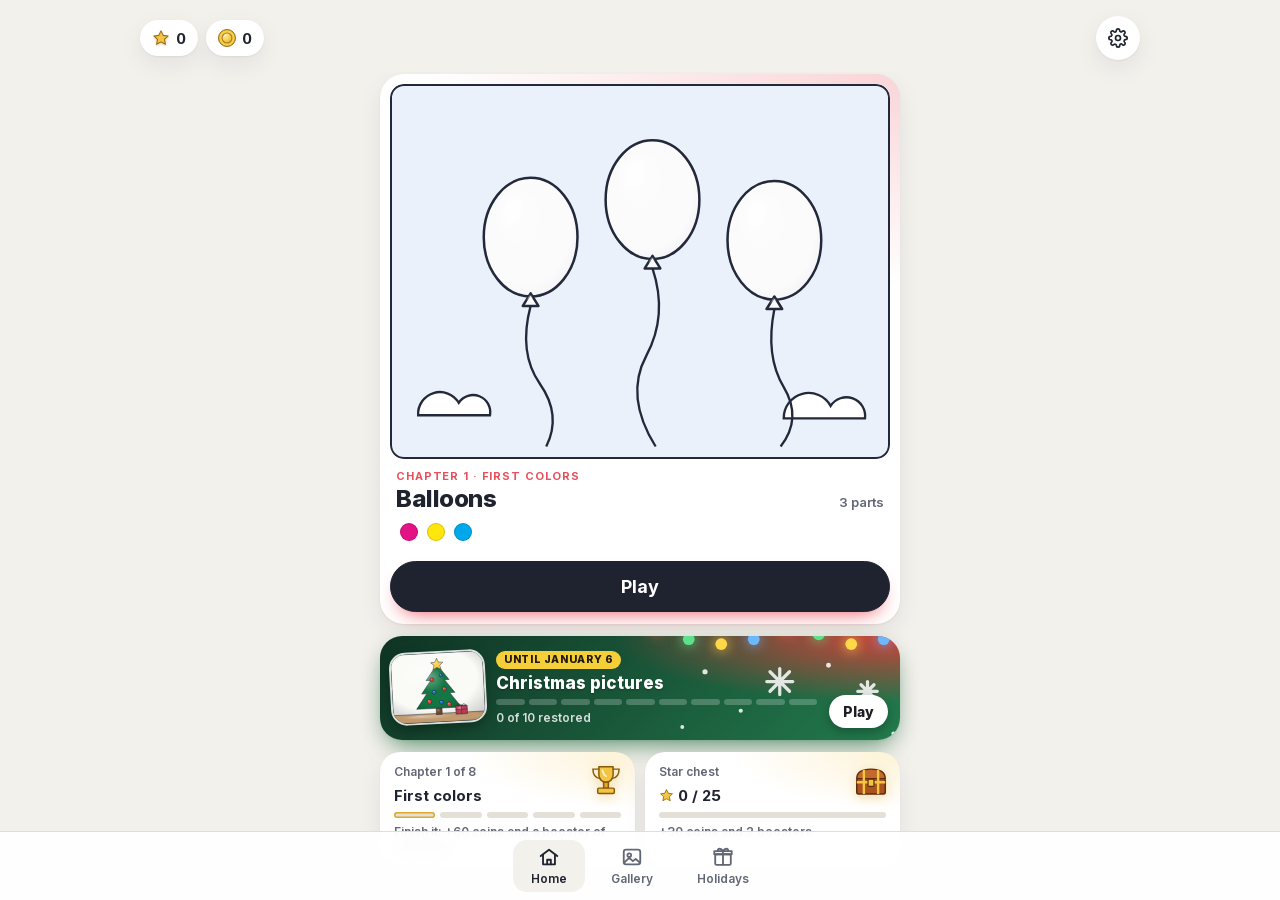
==== commit eb43d78a: "Deploy colorbook from monorepo b333418" ====
--- a/index.html
+++ b/index.html
@@ -6,16 +6,16 @@
 <title>ColorBook</title>
 <link rel="icon" type="image/png" href="img/favicon.png">
 <link rel="apple-touch-icon" href="img/apple-touch-icon.png">
-<link rel="stylesheet" href="engine/fonts.css?v=ac2feed">
-<link rel="stylesheet" href="engine/engine.css?v=ac2feed">
+<link rel="stylesheet" href="engine/fonts.css?v=b333418">
+<link rel="stylesheet" href="engine/engine.css?v=b333418">
 </head>
 <body>
-<script src="engine/i18n.js?v=ac2feed"></script>
-<script src="engine/core.js?v=ac2feed"></script>
-<script src="levels.js?v=ac2feed"></script>
-<script src="dreams.js?v=ac2feed"></script>
-<script src="seasons.js?v=ac2feed"></script>
-<script src="engine/sound.js?v=ac2feed"></script>
-<script src="engine/engine.js?v=ac2feed"></script>
+<script src="engine/i18n.js?v=b333418"></script>
+<script src="engine/core.js?v=b333418"></script>
+<script src="levels.js?v=b333418"></script>
+<script src="dreams.js?v=b333418"></script>
+<script src="seasons.js?v=b333418"></script>
+<script src="engine/sound.js?v=b333418"></script>
+<script src="engine/engine.js?v=b333418"></script>
 </body>
 </html>
--- a/engine/engine.css
+++ b/engine/engine.css
@@ -182,7 +182,7 @@
 .overlay:not([hidden]) .card{animation:cardin .45s cubic-bezier(.2,1.4,.5,1)}
 @keyframes cardin{from{transform:translateY(40px) scale(.9);opacity:0}}
 .overlay.low{align-items:flex-end;background:rgba(20,24,40,.12);-webkit-backdrop-filter:none;backdrop-filter:none;padding-bottom:calc(16px + env(safe-area-inset-bottom,0px))}
-#fx{position:fixed;inset:0;width:100%;height:100%;pointer-events:none;z-index:6}
+#fx{position:absolute;inset:0;width:100%;height:100%;pointer-events:none;z-index:6} /* absolute in the fixed body: a fixed layer at the top edge makes iPhone Safari tint the status bar gray */
 /* ---------- Scenes ---------- */
 .iconbtn{appearance:none;width:38px;height:38px;flex:none;display:grid;place-items:center;border-radius:50%;border:1px solid var(--line);background:var(--panel);color:var(--ink);cursor:pointer;padding:0;box-shadow:0 2px 6px rgba(20,24,40,.06)}
 .iconbtn .ico{width:20px;height:20px}
@@ -949,7 +949,7 @@
 .wrap.v2 .mtip{position:absolute;left:8px;right:8px;bottom:8px;z-index:3;display:flex;align-items:center;gap:10px;padding:9px 10px 9px 12px;border-radius:16px;background:var(--ink);color:var(--on-ink);box-shadow:0 10px 24px rgba(0,0,0,.28);font:600 13px/1.3 "Inter",system-ui,sans-serif}
 .wrap.v2 .mtip[hidden]{display:none}
 .mtip .mteq{display:flex;align-items:center;gap:3px;flex:none}.mtip .mteq i{width:18px;height:18px;border-radius:50%;box-shadow:0 0 0 1.5px var(--on-ink)}.mtip .mteq b{font-size:12px;opacity:.7}
-.mtip .mttext{flex:1;min-width:0}.mtip .mttext small{display:block;font-size:10.5px;font-weight:800;text-transform:uppercase;letter-spacing:.06em;color:#f4c542}
+.mtip .mttext{flex:1;min-width:0}.mtip .mttext small{display:table;margin-bottom:3px;padding:1px 7px;border-radius:999px;background:#f4c542;color:#3a2a05;font-size:10.5px;font-weight:800;text-transform:uppercase;letter-spacing:.06em} /* a gold pill: readable on the dark bubble and on the light one in dark mode */
 .mtip .mtx{flex:none;width:28px;height:28px;border-radius:50%;border:0;background:rgba(255,255,255,.14);color:var(--on-ink);font:700 13px "Inter",system-ui,sans-serif;cursor:pointer}
 .mtip.mtin{animation:mtin .4s cubic-bezier(.2,1.3,.4,1) both}
 @keyframes mtin{0%{transform:translateY(16px);opacity:0}100%{transform:none;opacity:1}}
@@ -959,3 +959,44 @@
 .home.v2 #chapterCard .pdots i.on{background:linear-gradient(90deg,#f6cf4e,#e0a92a)}
 .home.v2 #chapterCard .pdots i.cur{background:var(--track);box-shadow:inset 0 0 0 1.5px #e0a92a}
 .gallery .bonusbtn .newtag{margin-left:8px;padding:2px 8px;border-radius:999px;background:#e0344b;color:#fff;font:800 11px "Inter",system-ui,sans-serif;font-style:normal;text-transform:uppercase;letter-spacing:.05em}
+/* drop counter label */
+.wrap.v2 .sw{position:relative}
+.counter small{font-size:11px;font-weight:700;opacity:.7;margin-right:2px}
+/* first picture: efficiency details and locked boosters stay in place but quiet */
+#game.calm .mxpace,#game.calm #paintNeed{opacity:.35}
+#game.calm .actions .btn.locked{opacity:.4}
+/* holidays: difficulty cue; chapter 1 reward: a peek at later pictures */
+.holidays .hcue{color:var(--ink);opacity:.8}
+.rwpeek{margin:-6px 0 18px;display:flex;flex-direction:column;gap:8px;animation:rwpop .45s cubic-bezier(.2,1.5,.4,1) .9s both}
+.rwpeek[hidden]{display:none}
+.rwpeek small{font:800 11px "Inter",system-ui,sans-serif;text-transform:uppercase;letter-spacing:.08em;color:var(--muted)}
+.rwpeek span{display:flex;gap:8px;justify-content:center}
+.rwpeek i{flex:1;max-width:96px;border-radius:10px;overflow:hidden;line-height:0;box-shadow:0 0 0 1.5px var(--line),0 4px 10px rgba(0,0,0,.15)}
+.rwpeek i svg{display:block;width:100%;height:auto}
+/* narrow phones: the tier lives in the progress line (not a pill), the title keeps its room */
+@media (max-width:420px){.wrap.v2 #tierPill{display:none!important}.gtitle small{white-space:nowrap;overflow:hidden;text-overflow:ellipsis}}
+@media (min-width:421px){.gtitle small{font-size:12px}}
+@media (max-width:360px){.wrap.v2 .gamebar{gap:8px}.gtitle b{font-size:15px}.wrap.v2 .gamebar .pill.coins{padding:0 10px;font-size:14px}}
+/* short landscape phones: picture and mixing controls side by side, the picture stays in view */
+@media (orientation:landscape) and (max-height:500px) and (max-width:899px){
+  .wrap.v2 .board{display:grid;grid-template-columns:minmax(0,1fr) minmax(300px,52%);gap:12px;align-items:start}
+  .wrap.v2 .stage{position:sticky;top:0;max-width:none}
+}
+/* perfect mixes */
+.gcard small .perf{margin-left:6px;padding:1px 6px;border-radius:999px;background:linear-gradient(90deg,#f6cf4e,#e0a92a);color:#3a2a05;font:800 10px/1.5 "Inter",system-ui,sans-serif;font-style:normal;text-transform:uppercase;letter-spacing:.05em;vertical-align:1px}
+.perfmsg{color:#c08a12}
+.gtitle .ptier{display:none}
+@media (max-width:420px){.gtitle .ptier{display:inline;font-weight:800;color:var(--ink)}}
+/* iPhone Safari colors its top and bottom bars from fixed elements at the screen edges, even invisible ones:
+   the hidden toast is taken out of rendering, and the staging wrench tab isn't fixed (the body is, so it stays put) */
+.toast{visibility:hidden;transition:opacity .3s,transform .3s,visibility 0s .3s}
+.toast.show{visibility:visible;transition:opacity .3s,transform .3s,visibility 0s}
+.cheatBtn{position:absolute}
+/* daily: drop chips are tappable (take one drop out), marked with a small minus */
+#game.chipfix .dchip{cursor:pointer;position:relative;padding-right:22px}
+#game.chipfix .dchip::after{content:"−";position:absolute;right:7px;top:50%;transform:translateY(-52%);font:800 15px/1 "Inter",system-ui,sans-serif;opacity:.6}
+#game.chipfix .dchip:active{transform:scale(.94)}
+/* "+ Paint" on the paint bar when the pot can no longer finish the picture */
+.wrap.v2 .paintrow .paintplus{flex:none;margin-left:-4px;padding:6px 10px;border:0;border-radius:999px;background:var(--v2bad,#c62828);color:#fff;font:800 13px "Inter",system-ui,sans-serif;cursor:pointer;animation:sbpulse 1.6s ease-in-out infinite}
+.wrap.v2 .paintrow .paintplus[hidden]{display:none}
+
